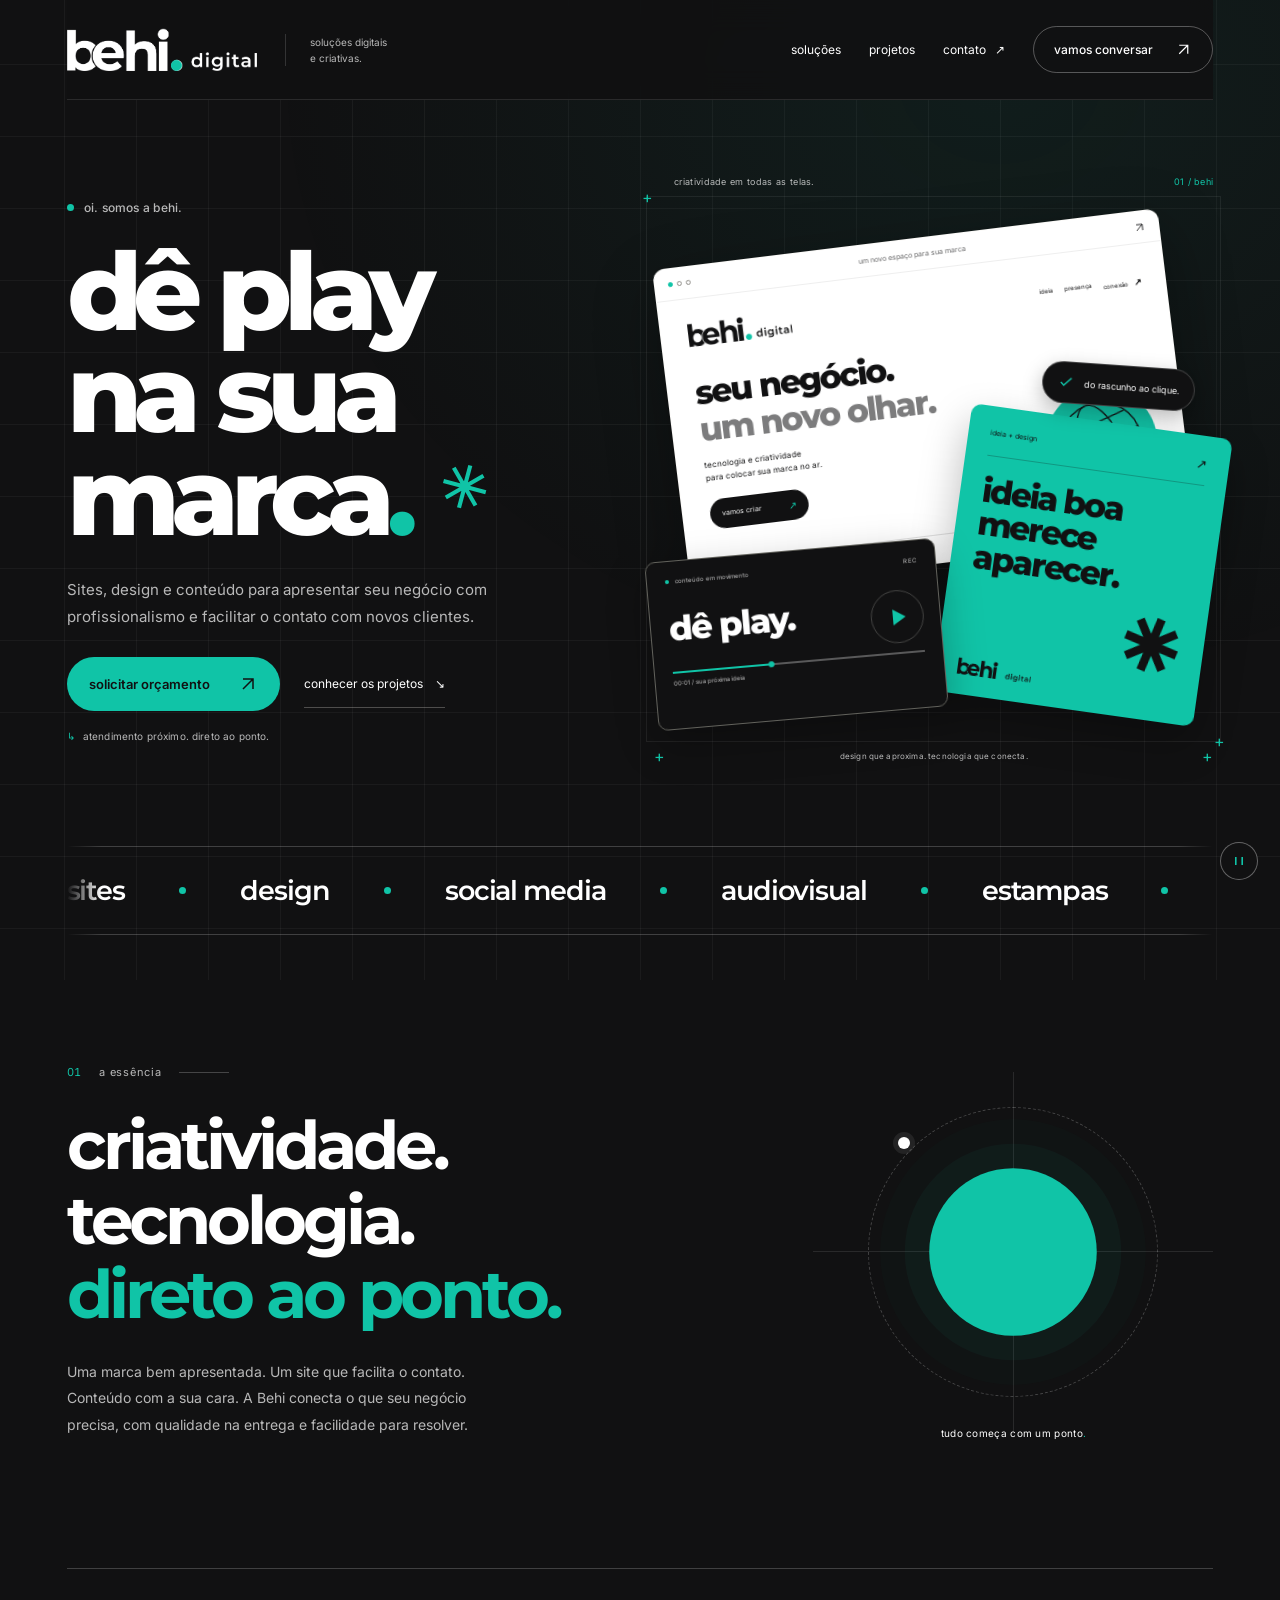
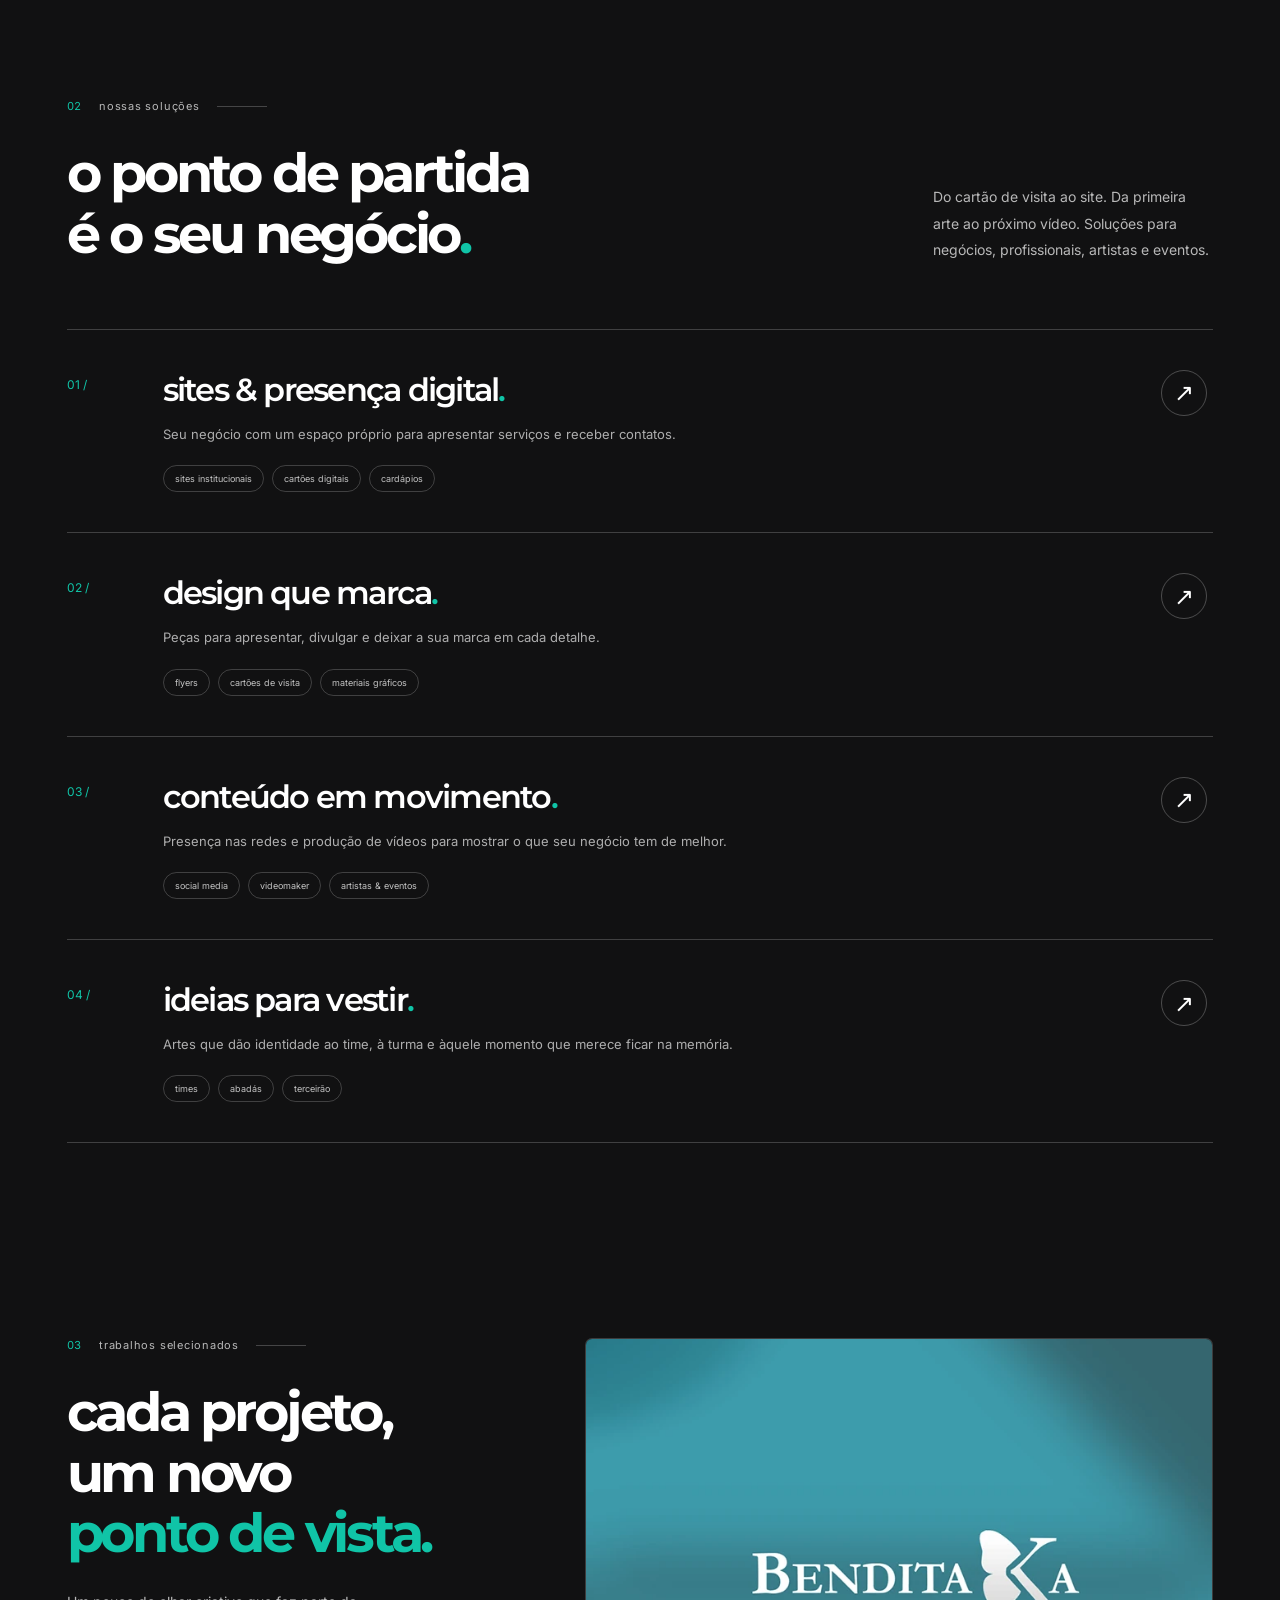
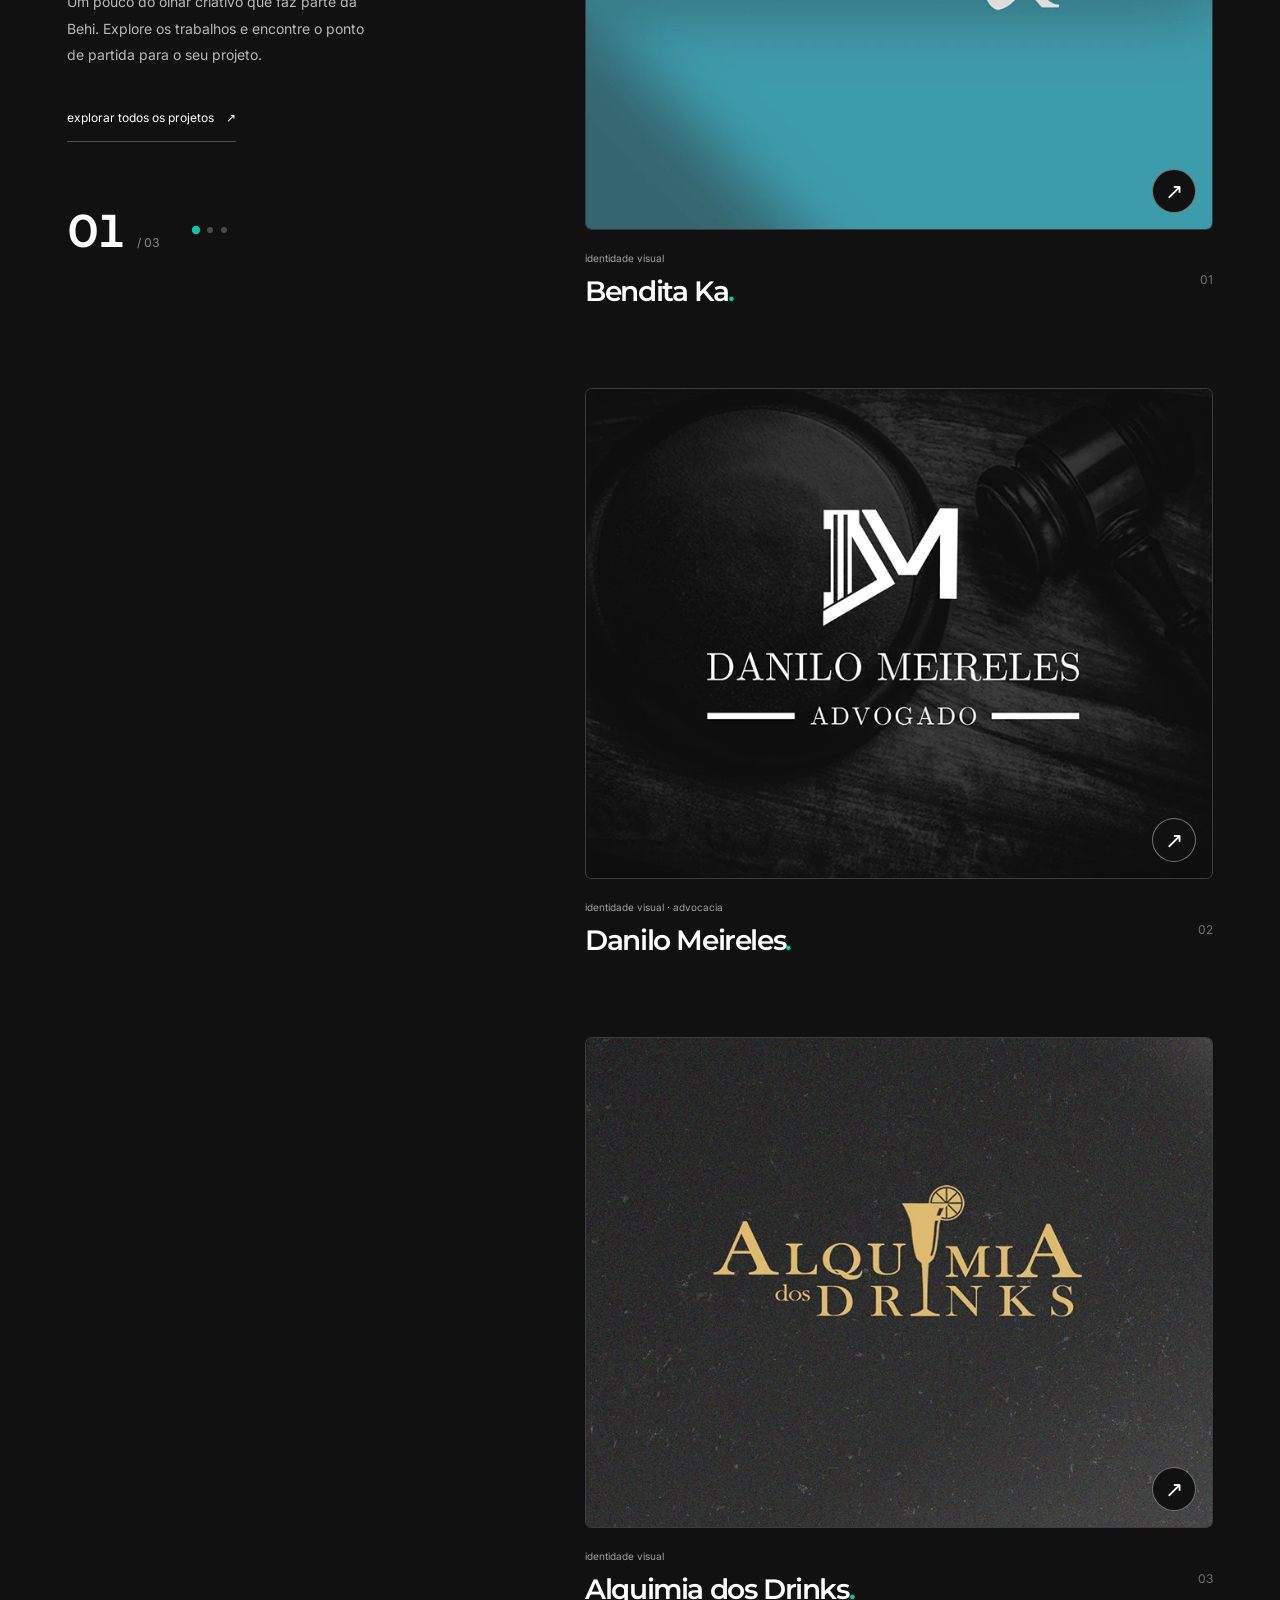
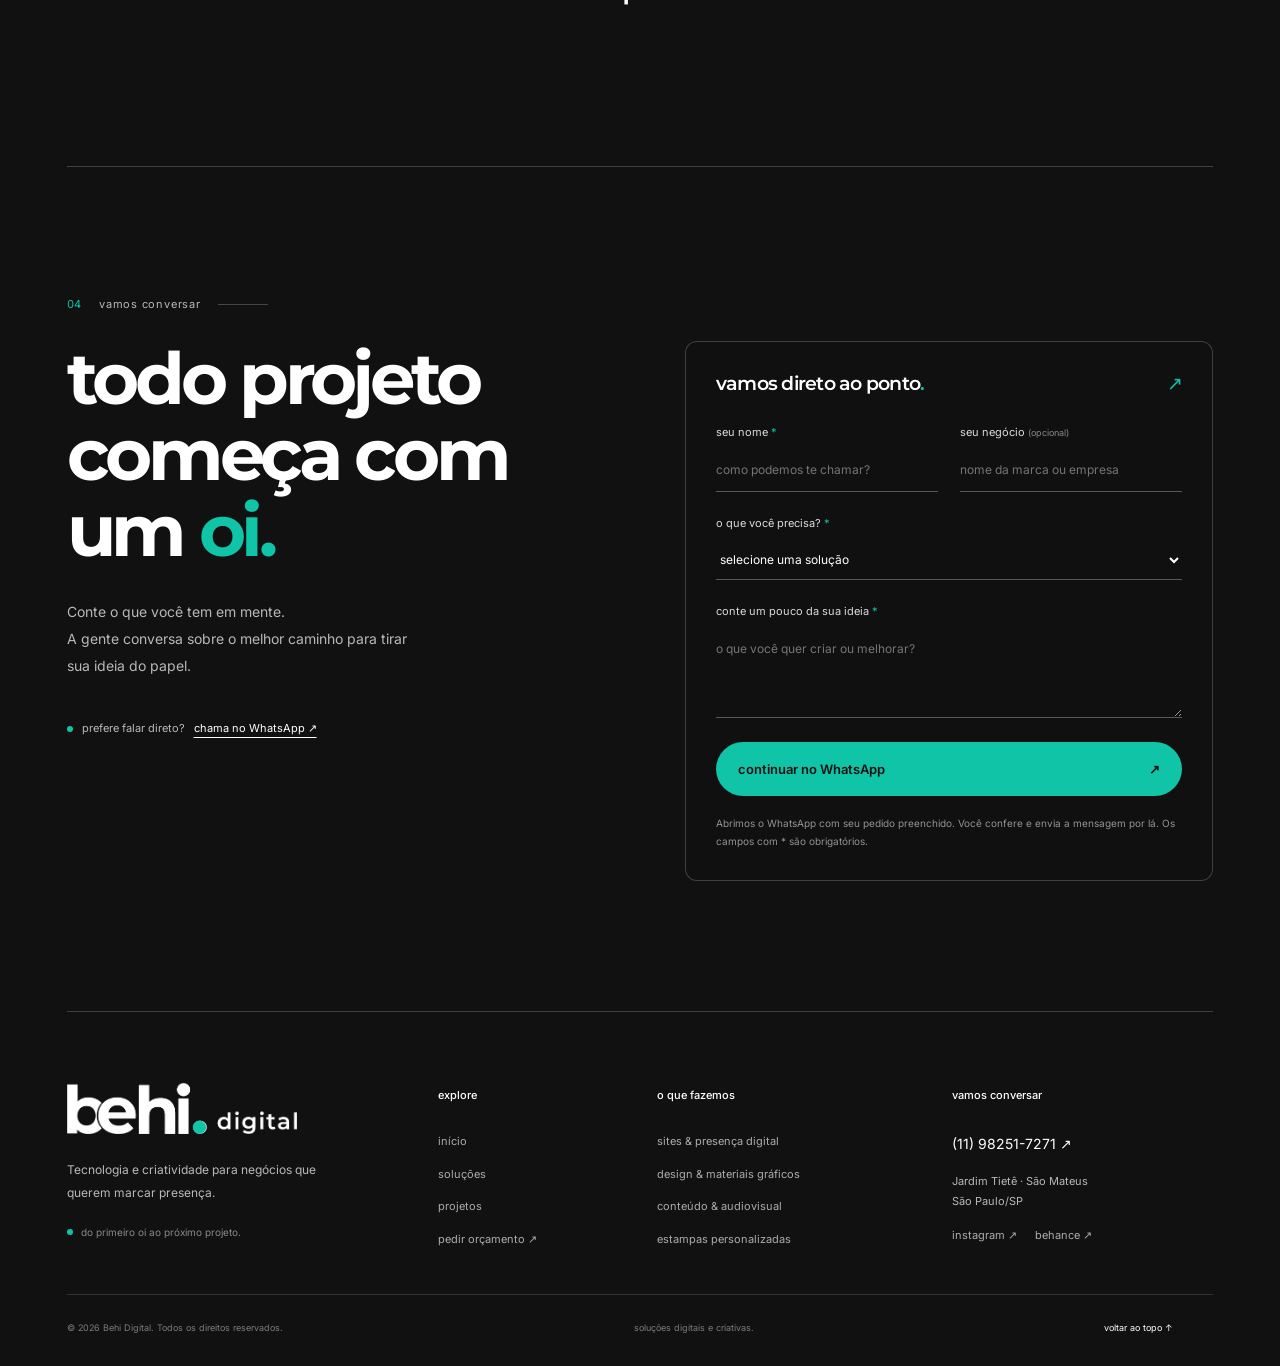
==== index.html @ 559d8277 "Add files via upload" ====
<!doctype html>
<html lang="pt-BR">
<head>
  <meta charset="utf-8">
  <meta name="viewport" content="width=device-width, initial-scale=1">
  <meta name="theme-color" content="#111112">
  <title>Behi — Soluções digitais e criativas</title>
  <meta name="description" content="Sites, design e conteúdo para apresentar seu negócio com profissionalismo. Conheça a Behi, no Jardim Tietê, São Mateus, São Paulo, e solicite seu orçamento.">
  <link rel="canonical" href="https://behi-solucoes-digitais.yellowgrass130.chatgpt.site/">
  <meta property="og:type" content="website">
  <meta property="og:locale" content="pt_BR">
  <meta property="og:title" content="Behi — Dê play na sua marca.">
  <meta property="og:description" content="Tecnologia e criatividade para o seu negócio. Sites, design e conteúdo, com atendimento próximo e cuidado em cada entrega.">
  <meta property="og:url" content="https://behi-solucoes-digitais.yellowgrass130.chatgpt.site/">
  <link rel="icon" type="image/png" href="./assets/destaques-632b198e.png">
  <link rel="preload" href="./fonts/montserrat-800.woff2" as="font" type="font/woff2" crossorigin>
  <link rel="preload" href="./fonts/inter-400.woff2" as="font" type="font/woff2" crossorigin>
  <link rel="stylesheet" href="./fonts.css">
  <link rel="stylesheet" href="./tokens.css">
  <link rel="stylesheet" href="./style.css">
  <link rel="stylesheet" href="./experience.css">
  <link rel="stylesheet" href="./refinements.css">
</head>
<body>
  <div class="page-grid" aria-hidden="true"></div>
  <div class="scroll-progress" aria-hidden="true"></div>
  <div class="cursor-ring" aria-hidden="true"></div>
  <a class="skip-link" href="#inicio">Ir para o conteúdo</a>
  <div class="site-shell">
    <header class="site-header">
      <a class="brand" href="#inicio" aria-label="Behi Digital — início">
        <span class="logo-horizontal" role="img" aria-label="behi.digital"><img src="./assets/site-cabecalho-d1fed30f.png" alt="" width="1046" height="238" aria-hidden="true"></span>
      </a>
      <span class="brand-descriptor">soluções digitais<br>e criativas.</span>
      <nav class="desktop-nav" aria-label="Navegação principal">
        <a href="#solucoes">soluções</a>
        <a href="#projetos">projetos</a>
        <a href="#contato">contato <span aria-hidden="true">↗</span></a>
      </nav>
      <a class="header-contact whatsapp-link" href="https://wa.me/5511982517271?text=Ol%C3%A1!%20Vim%20pelo%20site%20da%20Behi%20e%20gostaria%20de%20um%20or%C3%A7amento%20para%20meu%20projeto." target="_blank" rel="noopener noreferrer">
        vamos conversar <svg viewBox="0 0 24 24" fill="none" aria-hidden="true"><path d="M6 18 18 6M6 6h12v12" stroke="currentColor" stroke-width="1.7"/></svg><span class="sr-only"> pelo WhatsApp (abre em nova aba)</span>
      </a>
      <button class="menu-toggle" aria-expanded="false" aria-controls="mobile-menu" aria-label="Abrir menu"><span></span><span></span></button>
      <nav id="mobile-menu" class="mobile-menu" aria-label="Navegação móvel" hidden>
        <a href="#solucoes">soluções <span aria-hidden="true">↘</span></a>
        <a href="#projetos">projetos <span aria-hidden="true">↘</span></a>
        <a class="whatsapp-link" href="https://wa.me/5511982517271?text=Ol%C3%A1!%20Vim%20pelo%20site%20da%20Behi%20e%20gostaria%20de%20um%20or%C3%A7amento%20para%20meu%20projeto." target="_blank" rel="noopener noreferrer">pedir um orçamento <span aria-hidden="true">↗</span></a>
      </nav>
    </header>

    <main id="inicio">
      <section class="hero" aria-labelledby="hero-title">
        <div class="hero-copy">
          <p class="eyebrow"><span class="little-dot" aria-hidden="true"></span> oi. somos a behi.</p>
          <h1 id="hero-title">dê play<br>na sua<br><span class="headline-last">marca<span class="accent">.</span><svg class="headline-spark" viewBox="0 0 80 80" fill="none" aria-hidden="true"><path d="M40 3v74M3 40h74M14 14l52 52M14 66l52-52" stroke="currentColor" stroke-width="7"/></svg></span></h1>
          <p class="hero-description">Sites, design e conteúdo para apresentar seu negócio com profissionalismo e facilitar o contato com novos clientes.</p>
          <div class="hero-actions">
            <a class="button button-primary whatsapp-link" href="https://wa.me/5511982517271?text=Ol%C3%A1!%20Vim%20pelo%20site%20da%20Behi%20e%20gostaria%20de%20um%20or%C3%A7amento%20para%20meu%20projeto." target="_blank" rel="noopener noreferrer">
              solicitar orçamento
              <svg viewBox="0 0 24 24" fill="none" aria-hidden="true"><path d="M6 18 18 6M6 6h12v12" stroke="currentColor" stroke-width="1.8"/></svg>
              <span class="sr-only"> pelo WhatsApp (abre em nova aba)</span>
            </a>
            <a class="work-link" href="#projetos">conhecer os projetos <span aria-hidden="true">↘</span></a>
          </div>
          <p class="contact-note"><span aria-hidden="true">↳</span> atendimento próximo. direto ao ponto.</p>
        </div>

        <div class="hero-art" role="img" aria-label="Composição da identidade Behi com exemplos visuais de site, design e conteúdo da própria marca.">
          <div class="art-grid" aria-hidden="true"></div>
          <div class="art-topline" aria-hidden="true"><span>criatividade em todas as telas.</span><span>01 / behi</span></div>

          <div class="browser-card" aria-hidden="true">
            <div class="browser-bar"><span class="window-dots"><i></i><i></i><i></i></span><span>um novo espaço para sua marca</span><svg viewBox="0 0 16 16" fill="none"><path d="M4 12 12 4M4 4h8v8" stroke="currentColor" stroke-width="1.2"/></svg></div>
            <div class="browser-body">
              <img src="./assets/site-cabecalho-d1fed30f.png" alt="" width="1046" height="238">
              <div class="browser-mini-nav"><span>ideia</span><span>presença</span><span>conexão <b>↗</b></span></div>
              <div class="browser-heading">seu negócio.<br><span>um novo olhar.</span></div>
              <div class="browser-caption">tecnologia e criatividade<br>para colocar sua marca no ar.</div>
              <span class="browser-mini-button">vamos criar <span>↗</span></span>
              <div class="browser-orbit"><svg viewBox="0 0 100 100" fill="none"><circle cx="50" cy="50" r="36" stroke="currentColor" stroke-width="1.2"/><ellipse cx="50" cy="50" rx="17" ry="36" stroke="currentColor" stroke-width="1.2"/><path d="M14 50h72M20 32h60M20 68h60" stroke="currentColor" stroke-width="1.2"/></svg></div>
              <div class="browser-bottom"><span>feito para conectar.</span><span>behi. digital</span></div>
            </div>
          </div>

          <div class="poster-card" aria-hidden="true">
            <div class="poster-label"><span>ideia + design</span><span>↗</span></div>
            <p>ideia boa<br>merece<br><span>aparecer.</span></p>
            <svg class="poster-asterisk" viewBox="0 0 100 100" fill="none"><path d="M50 8v84M8 50h84M20 20l60 60M20 80l60-60" stroke="currentColor" stroke-width="13"/></svg>
            <img src="./assets/site-cabecalho-d1fed30f.png" alt="" width="1046" height="238">
          </div>

          <div class="content-card" aria-hidden="true">
            <div class="content-top"><span class="content-status"></span><span>conteúdo em movimento</span><span>REC</span></div>
            <div class="content-play"><svg viewBox="0 0 40 40"><path d="m15 10 16 10-16 10V10Z" fill="currentColor"/></svg></div>
            <span class="content-title">dê play.</span>
            <div class="content-timeline"><i></i><span>00:01 / sua próxima ideia</span></div>
          </div>

          <div class="art-sticker" aria-hidden="true"><svg viewBox="0 0 24 24" fill="none"><path d="m5 12 4 4L19 6" stroke="currentColor" stroke-width="1.8"/></svg> do rascunho ao clique.</div>
          <div class="art-bottomline" aria-hidden="true"><span class="cross">+</span><span>design que aproxima. tecnologia que conecta.</span><span class="cross">+</span></div>
        </div>
      </section>

      <div class="service-strip" aria-label="Áreas de atuação: sites, design, social media, audiovisual e estampas">
        <div class="ticker-track" aria-hidden="true">
          <div class="ticker-group"><span>sites<i></i></span><span>design<i></i></span><span>social media<i></i></span><span>audiovisual<i></i></span><span>estampas<i></i></span></div>
          <div class="ticker-group"><span>sites<i></i></span><span>design<i></i></span><span>social media<i></i></span><span>audiovisual<i></i></span><span>estampas<i></i></span></div>
        </div>
      </div>

      <section class="point-story section-space" aria-labelledby="point-title">
        <div class="point-copy">
          <p class="section-label reveal"><span>01</span> a essência</p>
          <h2 id="point-title" class="reveal">criatividade.<br>tecnologia.<br><span class="accent">direto ao ponto.</span></h2>
          <p class="section-description reveal">Uma marca bem apresentada. Um site que facilita o contato. Conteúdo com a sua cara. A Behi conecta o que seu negócio precisa, com qualidade na entrega e facilidade para resolver.</p>
        </div>
        <div class="point-visual" aria-hidden="true">
          <div class="point-orbit"><span class="orbit-dot"></span></div>
          <div class="point-core"><span>.</span></div>
          <span class="point-caption">tudo começa com um ponto<span class="accent">.</span></span>
          <span class="point-axis point-axis-x"></span><span class="point-axis point-axis-y"></span>
        </div>
      </section>

      <section id="solucoes" class="solutions section-space" aria-labelledby="solutions-title">
        <div class="section-heading">
          <div><p class="section-label reveal"><span>02</span> nossas soluções</p><h2 id="solutions-title" class="reveal">o ponto de partida<br>é o seu negócio<span class="accent">.</span></h2></div>
          <p class="section-description reveal">Do cartão de visita ao site. Da primeira arte ao próximo vídeo. Soluções para negócios, profissionais, artistas e eventos.</p>
        </div>
        <div class="solution-list">
          <a class="solution-row reveal" href="https://wa.me/5511982517271?text=Ol%C3%A1!%20Gostaria%20de%20um%20or%C3%A7amento%20para%20site%20ou%20presen%C3%A7a%20digital." target="_blank" rel="noopener noreferrer">
            <span class="solution-number">01 /</span><div class="solution-content"><h3>sites & presença digital<span>.</span></h3><p>Seu negócio com um espaço próprio para apresentar serviços e receber contatos.</p><div class="solution-tags"><span>sites institucionais</span><span>cartões digitais</span><span>cardápios</span></div></div><span class="solution-arrow" aria-hidden="true">↗</span><span class="sr-only"> Solicitar orçamento pelo WhatsApp, abre em nova aba.</span>
          </a>
          <a class="solution-row reveal" href="https://wa.me/5511982517271?text=Ol%C3%A1!%20Gostaria%20de%20um%20or%C3%A7amento%20para%20design%20e%20materiais%20gr%C3%A1ficos." target="_blank" rel="noopener noreferrer">
            <span class="solution-number">02 /</span><div class="solution-content"><h3>design que marca<span>.</span></h3><p>Peças para apresentar, divulgar e deixar a sua marca em cada detalhe.</p><div class="solution-tags"><span>flyers</span><span>cartões de visita</span><span>materiais gráficos</span></div></div><span class="solution-arrow" aria-hidden="true">↗</span><span class="sr-only"> Solicitar orçamento pelo WhatsApp, abre em nova aba.</span>
          </a>
          <a class="solution-row reveal" href="https://wa.me/5511982517271?text=Ol%C3%A1!%20Gostaria%20de%20um%20or%C3%A7amento%20para%20social%20media%20ou%20produ%C3%A7%C3%A3o%20de%20v%C3%ADdeo." target="_blank" rel="noopener noreferrer">
            <span class="solution-number">03 /</span><div class="solution-content"><h3>conteúdo em movimento<span>.</span></h3><p>Presença nas redes e produção de vídeos para mostrar o que seu negócio tem de melhor.</p><div class="solution-tags"><span>social media</span><span>videomaker</span><span>artistas & eventos</span></div></div><span class="solution-arrow" aria-hidden="true">↗</span><span class="sr-only"> Solicitar orçamento pelo WhatsApp, abre em nova aba.</span>
          </a>
          <a class="solution-row reveal" href="https://wa.me/5511982517271?text=Ol%C3%A1!%20Gostaria%20de%20um%20or%C3%A7amento%20para%20cria%C3%A7%C3%A3o%20de%20estampas." target="_blank" rel="noopener noreferrer">
            <span class="solution-number">04 /</span><div class="solution-content"><h3>ideias para vestir<span>.</span></h3><p>Artes que dão identidade ao time, à turma e àquele momento que merece ficar na memória.</p><div class="solution-tags"><span>times</span><span>abadás</span><span>terceirão</span></div></div><span class="solution-arrow" aria-hidden="true">↗</span><span class="sr-only"> Solicitar orçamento pelo WhatsApp, abre em nova aba.</span>
          </a>
        </div>
      </section>

      <section id="projetos" class="projects section-space" aria-labelledby="projects-title">
        <div class="projects-intro">
          <p class="section-label reveal"><span>03</span> trabalhos selecionados</p>
          <h2 id="projects-title" class="reveal">cada projeto,<br>um novo<br> <span class="accent">ponto de vista.</span></h2>
          <p class="section-description reveal">Um pouco do olhar criativo que faz parte da Behi. Explore os trabalhos e encontre o ponto de partida para o seu projeto.</p>
          <a class="work-link reveal" href="./projetos.html">explorar todos os projetos <span aria-hidden="true">↗</span></a>
          <div class="project-counter" aria-hidden="true"><span id="project-current">01</span><span>/ 03</span><div class="project-counter-dots"><i class="is-active"></i><i></i><i></i></div></div>
        </div>
        <ol class="project-list">
          <li class="project-item reveal" data-project="1">
            <a href="https://www.behance.net/gallery/223162437/Identidade-Visual-Bendita-Ka" target="_blank" rel="noopener noreferrer" class="project-link">
              <div class="project-media"><img src="./assets/projeto-bendita-ka.webp" alt="Identidade visual Bendita Ka, com assinatura branca sobre fundo azul esverdeado." width="808" height="632" loading="lazy" decoding="async"><span class="project-open" aria-hidden="true">ver projeto ↗</span><span class="project-corner" aria-hidden="true">↗</span></div>
              <div class="project-meta"><div><span class="project-kind">identidade visual</span><h3>Bendita Ka<span class="accent">.</span></h3></div><span class="project-index" aria-hidden="true">01</span></div><span class="sr-only"> Ver projeto no Behance, abre em nova aba.</span>
            </a>
          </li>
          <li class="project-item reveal" data-project="2">
            <a href="https://www.behance.net/gallery/222918263/Identidade-Visual-Danilo-Meireles-Advogado" target="_blank" rel="noopener noreferrer" class="project-link">
              <div class="project-media"><img src="./assets/projeto-danilo-meireles.webp" alt="Monograma DM e assinatura Danilo Meireles Advogado em branco sobre composição escura." width="808" height="632" loading="lazy" decoding="async"><span class="project-open" aria-hidden="true">ver projeto ↗</span><span class="project-corner" aria-hidden="true">↗</span></div>
              <div class="project-meta"><div><span class="project-kind">identidade visual · advocacia</span><h3>Danilo Meireles<span class="accent">.</span></h3></div><span class="project-index" aria-hidden="true">02</span></div><span class="sr-only"> Ver projeto no Behance, abre em nova aba.</span>
            </a>
          </li>
          <li class="project-item reveal" data-project="3">
            <a href="https://www.behance.net/gallery/218591045/Identidade-Visual-Alquimia-dos-Drinks" target="_blank" rel="noopener noreferrer" class="project-link">
              <div class="project-media"><img src="./assets/projeto-alquimia-drinks.webp" alt="Apresentação da identidade visual Alquimia dos Drinks." width="808" height="632" loading="lazy" decoding="async"><span class="project-open" aria-hidden="true">ver projeto ↗</span><span class="project-corner" aria-hidden="true">↗</span></div>
              <div class="project-meta"><div><span class="project-kind">identidade visual</span><h3>Alquimia dos Drinks<span class="accent">.</span></h3></div><span class="project-index" aria-hidden="true">03</span></div><span class="sr-only"> Ver projeto no Behance, abre em nova aba.</span>
            </a>
          </li>
        </ol>
      </section>

      <section id="contato" class="contact-section section-space" aria-labelledby="contact-title">
        <p class="section-label reveal"><span>04</span> vamos conversar</p>
        <div class="contact-layout">
          <div class="contact-intro"><h2 id="contact-title" class="reveal">todo projeto<br>começa com<br>um <span class="accent">oi.</span></h2><p class="section-description reveal">Conte o que você tem em mente.<br>A gente conversa sobre o melhor caminho para tirar sua ideia do papel.</p><a class="contact-direct reveal" href="https://wa.me/5511982517271" target="_blank" rel="noopener noreferrer"><span class="contact-dot" aria-hidden="true"></span> prefere falar direto? <span>chama no WhatsApp ↗</span></a></div>
          <form id="quote-form" class="quote-form reveal" action="https://wa.me/5511982517271" method="get" hidden>
            <input type="hidden" name="text" id="quote-message" value="Olá! Vim pelo site da Behi e gostaria de um orçamento.">
            <div class="form-heading"><span>vamos direto ao ponto<span class="accent">.</span></span><span aria-hidden="true">↗</span></div>
            <div class="form-pair"><div class="form-field"><label for="quote-name">seu nome <span aria-hidden="true">*</span></label><input id="quote-name" autocomplete="name" placeholder="como podemos te chamar?" required maxlength="80"></div><div class="form-field"><label for="quote-business">seu negócio <span class="optional">(opcional)</span></label><input id="quote-business" autocomplete="organization" placeholder="nome da marca ou empresa" maxlength="100"></div></div>
            <div class="form-field"><label for="quote-service">o que você precisa? <span aria-hidden="true">*</span></label><select id="quote-service" required><option value="" disabled selected>selecione uma solução</option><option>Site ou landing page</option><option>Identidade visual</option><option>Flyers e materiais gráficos</option><option>Estampas e camisetas</option><option>Social media</option><option>Produção de vídeo</option><option>Outro projeto</option></select></div>
            <div class="form-field"><label for="quote-idea">conte um pouco da sua ideia <span aria-hidden="true">*</span></label><textarea id="quote-idea" placeholder="o que você quer criar ou melhorar?" required minlength="10" maxlength="1500" rows="3"></textarea></div>
            <button class="button button-primary form-submit" type="submit">continuar no WhatsApp <span aria-hidden="true">↗</span></button>
            <p class="form-note">Abrimos o WhatsApp com seu pedido preenchido. Você confere e envia a mensagem por lá. Os campos com * são obrigatórios.</p>
            <p id="quote-status" class="form-status" role="status" hidden>Seu pedido foi preparado. Confira e envie a mensagem no WhatsApp.</p>
          </form>
          <noscript><p>Para pedir um orçamento, <a class="work-link" href="https://wa.me/5511982517271">fale com a Behi pelo WhatsApp ↗</a>.</p></noscript>
        </div>
      </section>
    </main>

    <footer id="rodape" class="site-footer footer-full">
      <div class="footer-top"><div class="footer-about"><a href="#inicio" aria-label="Behi Digital — voltar ao início"><span class="logo-horizontal" role="img" aria-label="behi.digital"><img src="./assets/site-cabecalho-d1fed30f.png" alt="" width="1046" height="238" aria-hidden="true"></span></a><p>Tecnologia e criatividade para negócios que querem marcar presença.</p><span class="footer-signature"><span class="contact-dot" aria-hidden="true"></span> do primeiro oi ao próximo projeto.</span></div>
      <nav class="footer-column" aria-label="Explore a Behi"><h3>explore</h3><a href="#inicio">início</a><a href="#solucoes">soluções</a><a href="./projetos.html">projetos</a><a href="#contato">pedir orçamento ↗</a></nav>
      <nav class="footer-column" aria-label="Soluções da Behi"><h3>o que fazemos</h3><a href="#solucoes">sites & presença digital</a><a href="#solucoes">design & materiais gráficos</a><a href="#solucoes">conteúdo & audiovisual</a><a href="#solucoes">estampas personalizadas</a></nav>
      <div class="footer-column footer-contact"><h3>vamos conversar</h3><a class="footer-phone" href="https://wa.me/5511982517271" target="_blank" rel="noopener noreferrer">(11) 98251-7271 ↗</a><p>Jardim Tietê · São Mateus<br>São Paulo/SP</p><div class="footer-socials"><a href="https://www.instagram.com/behidigital/" target="_blank" rel="noopener noreferrer">instagram ↗</a><a href="https://www.behance.net/brenobotelho1" target="_blank" rel="noopener noreferrer">behance ↗</a></div></div></div>
      <div class="footer-bottom"><span>© <span data-current-year>2026</span> Behi Digital. Todos os direitos reservados.</span><span>soluções digitais e criativas.</span><a href="#inicio">voltar ao topo ↑</a></div>
    </footer>
  </div>
  <button class="motion-toggle" aria-label="Pausar movimentos" aria-pressed="false" title="Pausar movimentos" hidden><svg class="pause-icon" viewBox="0 0 20 20" aria-hidden="true"><path d="M6 5v10M14 5v10" stroke="currentColor" stroke-width="2"/></svg><svg class="play-icon" viewBox="0 0 20 20" aria-hidden="true"><path d="m7 4 9 6-9 6V4Z" fill="currentColor"/></svg></button>
  <script src="./script.js" defer></script>
  <script src="./contact.js" defer></script>
</body>
</html>
---- fonts.css ----
@font-face {
  font-family: 'Inter';
  font-style: normal;
  font-weight: 400;
  font-display: swap;
  src: url("./fonts/inter-400.woff2") format('woff2');
  unicode-range: U+0000-00FF, U+0131, U+0152-0153, U+02BB-02BC, U+02C6, U+02DA, U+02DC, U+0304, U+0308, U+0329, U+2000-206F, U+20AC, U+2122, U+2191, U+2193, U+2212, U+2215, U+FEFF, U+FFFD;
}

@font-face {
  font-family: 'Inter';
  font-style: normal;
  font-weight: 500;
  font-display: swap;
  src: url("./fonts/inter-500.woff2") format('woff2');
  unicode-range: U+0000-00FF, U+0131, U+0152-0153, U+02BB-02BC, U+02C6, U+02DA, U+02DC, U+0304, U+0308, U+0329, U+2000-206F, U+20AC, U+2122, U+2191, U+2193, U+2212, U+2215, U+FEFF, U+FFFD;
}

@font-face {
  font-family: 'Inter';
  font-style: normal;
  font-weight: 600;
  font-display: swap;
  src: url("./fonts/inter-600.woff2") format('woff2');
  unicode-range: U+0000-00FF, U+0131, U+0152-0153, U+02BB-02BC, U+02C6, U+02DA, U+02DC, U+0304, U+0308, U+0329, U+2000-206F, U+20AC, U+2122, U+2191, U+2193, U+2212, U+2215, U+FEFF, U+FFFD;
}

@font-face {
  font-family: 'Montserrat';
  font-style: normal;
  font-weight: 600;
  font-display: swap;
  src: url("./fonts/montserrat-600.woff2") format('woff2');
  unicode-range: U+0000-00FF, U+0131, U+0152-0153, U+02BB-02BC, U+02C6, U+02DA, U+02DC, U+0304, U+0308, U+0329, U+2000-206F, U+20AC, U+2122, U+2191, U+2193, U+2212, U+2215, U+FEFF, U+FFFD;
}

@font-face {
  font-family: 'Montserrat';
  font-style: normal;
  font-weight: 700;
  font-display: swap;
  src: url("./fonts/montserrat-700.woff2") format('woff2');
  unicode-range: U+0000-00FF, U+0131, U+0152-0153, U+02BB-02BC, U+02C6, U+02DA, U+02DC, U+0304, U+0308, U+0329, U+2000-206F, U+20AC, U+2122, U+2191, U+2193, U+2212, U+2215, U+FEFF, U+FFFD;
}

@font-face {
  font-family: 'Montserrat';
  font-style: normal;
  font-weight: 800;
  font-display: swap;
  src: url("./fonts/montserrat-800.woff2") format('woff2');
  unicode-range: U+0000-00FF, U+0131, U+0152-0153, U+02BB-02BC, U+02C6, U+02DA, U+02DC, U+0304, U+0308, U+0329, U+2000-206F, U+20AC, U+2122, U+2191, U+2193, U+2212, U+2215, U+FEFF, U+FFFD;
}

@font-face {
  font-family: 'Inter';
  font-style: normal;
  font-weight: 700 900;
  font-display: swap;
  src: url("./fonts/inter-700-900.woff2") format('woff2');
  unicode-range: U+0000-00FF, U+0131, U+0152-0153, U+02BB-02BC, U+02C6, U+02DA, U+02DC, U+0304, U+0308, U+0329, U+2000-206F, U+20AC, U+2122, U+2191, U+2193, U+2212, U+2215, U+FEFF, U+FFFD;
}
---- tokens.css ----
/* Declared brand values from the supplied Behi Brand Book. */
:root {
  --behi-ink: #111112;
  --behi-graphite: #2a2a2d;
  --behi-bone: #f2efe8;
  --behi-turquoise: #10c4a7;
  --behi-mist: #9a9a94;
  --behi-font-heading: "Montserrat", sans-serif;
  --behi-font-body: "Inter", sans-serif;
}
---- style.css ----
* { box-sizing: border-box; }
html { scroll-behavior: smooth; }
body { margin: 0; background: var(--behi-ink); color: var(--behi-bone); font-family: var(--behi-font-body); -webkit-font-smoothing: antialiased; }
body::before { content: ""; display: block; height: 4px; background: var(--behi-turquoise); }
a { color: inherit; text-decoration: none; }
button { font: inherit; }
button, a { -webkit-tap-highlight-color: transparent; }
a:focus-visible, button:focus-visible { outline: 2px solid var(--behi-turquoise); outline-offset: 6px; }
::selection { color: var(--behi-ink); background: var(--behi-turquoise); }
[hidden] { display: none !important; }
.sr-only { position: absolute; width: 1px; height: 1px; padding: 0; margin: -1px; overflow: hidden; clip: rect(0, 0, 0, 0); white-space: nowrap; border: 0; }
.skip-link { position: fixed; top: 10px; left: 16px; transform: translateY(-160%); padding: 14px 20px; background: var(--behi-turquoise); color: var(--behi-ink); z-index: 30; }
.skip-link:focus { transform: translateY(0); }
.accent { color: var(--behi-turquoise); }
.site-shell { max-width: 1600px; margin: 0 auto; padding: 0 clamp(24px, 5.2vw, 84px); }
.site-header { min-height: 114px; display: flex; align-items: center; gap: 28px; border-bottom: 1px solid #ffffff1c; position: relative; z-index: 10; }
.brand { display: inline-flex; flex-shrink: 0; }
.brand img { width: 94px; height: auto; display: block; }
.brand-descriptor { border-left: 1px solid #ffffff26; padding-left: 24px; font-size: 11px; line-height: 1.6; color: #c1c0ba; }
.desktop-nav { margin-left: auto; display: flex; align-items: center; gap: 30px; font-size: 12px; }
.desktop-nav a { padding: 12px 0; transition: color .2s; }
.desktop-nav a:hover, .work-link:hover { color: var(--behi-turquoise); }
.desktop-nav a span { margin-left: 6px; }
.header-contact { display: inline-flex; align-items: center; gap: 22px; font-size: 12px; font-weight: 500; border: 1px solid #ffffff4d; padding: 14px 20px; border-radius: 40px; transition: background .2s, border-color .2s, color .2s; }
.header-contact:hover { color: var(--behi-ink); background: var(--behi-turquoise); border-color: var(--behi-turquoise); }
.header-contact svg { width: 17px; height: 17px; }
.menu-toggle, .mobile-menu { display: none; }
.hero { display: grid; grid-template-columns: 1fr 1fr; gap: 28px; align-items: center; padding: 64px 0 54px; }
.eyebrow { margin: 0 0 26px; display: flex; align-items: center; gap: 10px; font-size: 12px; font-weight: 500; letter-spacing: .02em; color: #d1d0c9; }
.little-dot { width: 7px; height: 7px; background: var(--behi-turquoise); border-radius: 50%; }
h1 { font-family: var(--behi-font-heading); font-size: clamp(78px, 8.4vw, 128px); font-weight: 800; letter-spacing: -.075em; line-height: .95; margin: 0 0 28px; }
.headline-last { position: relative; display: inline-block; }
.headline-spark { width: .44em; height: .44em; position: absolute; top: .16em; right: -.73em; color: var(--behi-turquoise); transform: rotate(15deg); }
.hero-description { color: #c4c2bc; max-width: 420px; font-size: 15px; line-height: 1.8; margin: 0 0 27px; }
.hero-actions { display: flex; align-items: center; gap: 24px; flex-wrap: wrap; }
.button { min-height: 54px; padding: 0 22px; display: inline-flex; justify-content: center; align-items: center; gap: 28px; font-size: 13px; font-weight: 600; border-radius: 50px; transition: transform .2s, background .2s; }
.button-primary { color: var(--behi-ink); background: var(--behi-turquoise); }
.button-primary:hover { background: #40d6bc; transform: translateY(-2px); }
.button svg { height: 20px; width: 20px; }
.work-link { display: inline-flex; gap: 12px; font-size: 12px; padding: 16px 0; border-bottom: 1px solid #f2efe845; transition: color .2s; }
.contact-note { font-size: 10px; color: #b2b1aa; margin: 19px 0 0; letter-spacing: .015em; }
.contact-note > span { color: var(--behi-turquoise); margin-right: 5px; }
.hero-art { height: 590px; position: relative; min-width: 0; isolation: isolate; }
.art-grid { position: absolute; inset: 32px 0 33px; border: 1px solid #f2efe80b; border-radius: 50%; background-image: linear-gradient(#ffffff06 1px, transparent 1px), linear-gradient(90deg, #ffffff06 1px, transparent 1px); background-size: 44px 44px; mask-image: radial-gradient(ellipse, black 26%, transparent 72%); }
.art-topline { position: absolute; top: 0; left: 20px; right: 0; display: flex; align-items: center; justify-content: space-between; font-size: 9px; color: #b6b4ad; letter-spacing: .035em; }
.art-topline > span:last-child { color: var(--behi-turquoise); }
.browser-card { position: absolute; top: 62px; left: 16px; width: 91%; background: var(--behi-bone); color: var(--behi-ink); border-radius: 12px; overflow: hidden; transform: rotate(-7deg); box-shadow: 0 20px 65px #0005; border: 1px solid #f2efe84d; }
.browser-bar { height: 32px; display: flex; align-items: center; justify-content: space-between; gap: 10px; padding: 0 13px; background: #e6e3dd; border-bottom: 1px solid #11111212; }
.browser-bar > span:nth-child(2) { font-size: 7px; color: #64645e; }
.browser-bar > svg { width: 12px; height: 12px; }
.window-dots { display: flex; gap: 4px; }
.window-dots i { width: 5px; height: 5px; display: block; border: 1px solid #8e8c87; border-radius: 50%; }
.window-dots i:first-child { border-color: var(--behi-turquoise); background: var(--behi-turquoise); }
.browser-body { padding: 24px 27px 0; height: 292px; position: relative; }
.browser-body > img { display: block; width: 104px; height: auto; }
.browser-mini-nav { position: absolute; display: flex; gap: 12px; top: 32px; right: 23px; font-size: 6px; }
.browser-mini-nav b { font-size: 9px; margin-left: 4px; }
.browser-heading { font-family: var(--behi-font-heading); font-size: clamp(25px, 2.6vw, 40px); font-weight: 800; line-height: 1.12; letter-spacing: -.06em; margin: 28px 0 11px; }
.browser-heading > span { color: #777971; }
.browser-caption { font-size: 8px; line-height: 1.6; }
.browser-mini-button { font-size: 7px; display: inline-flex; gap: 27px; align-items: center; border-radius: 30px; margin-top: 15px; padding: 9px 12px; background: var(--behi-ink); color: var(--behi-bone); }
.browser-mini-button > span { color: var(--behi-turquoise); font-size: 10px; }
.browser-orbit { width: 112px; height: 112px; position: absolute; right: 27px; bottom: 43px; color: #111112; background: var(--behi-turquoise); border-radius: 50%; }
.browser-orbit svg { width: 100%; height: 100%; transform: rotate(-18deg); }
.browser-bottom { display: flex; justify-content: space-between; position: absolute; bottom: 0; left: 27px; right: 27px; border-top: 1px solid #11111222; padding: 10px 0; font-size: 6px; color: #60605c; }
.poster-card { position: absolute; top: 244px; right: 0; width: 47%; height: 290px; border-radius: 10px; transform: rotate(8deg); padding: 22px; background: var(--behi-turquoise); color: var(--behi-ink); box-shadow: 0 18px 40px #0004; }
.poster-label { display: flex; justify-content: space-between; font-size: 7px; padding-bottom: 14px; border-bottom: 1px solid #11111240; }
.poster-label > span:last-child { font-size: 13px; line-height: 1; }
.poster-card > p { font-family: var(--behi-font-heading); font-size: clamp(23px, 2.55vw, 40px); font-weight: 800; letter-spacing: -.065em; line-height: 1.02; margin: 18px 0 0; }
.poster-card > p > span { color: #111112; }
.poster-asterisk { position: absolute; bottom: 43px; right: 20px; width: 65px; height: 65px; transform: rotate(15deg); }
.poster-card > img { position: absolute; bottom: 20px; left: 22px; width: 74px; height: auto; }
.content-card { position: absolute; top: 374px; left: -3px; width: 52%; height: 169px; transform: rotate(-5deg); border: 1px solid #62625c; background: var(--behi-graphite); color: var(--behi-bone); border-radius: 10px; padding: 16px 18px; box-shadow: 0 15px 40px #0004; }
.content-top { display: flex; gap: 6px; align-items: center; font-size: 6px; color: #d1d0ca; }
.content-status { width: 4px; height: 4px; background: var(--behi-turquoise); border-radius: 50%; }
.content-top > span:last-child { margin-left: auto; letter-spacing: .1em; }
.content-play { position: absolute; right: 16px; top: 48px; display: flex; align-items: center; justify-content: center; width: 53px; height: 53px; border: 1px solid #f2efe838; border-radius: 50%; color: var(--behi-turquoise); }
.content-play svg { width: 32px; height: 32px; }
.content-title { display: block; margin-top: 23px; font-family: var(--behi-font-heading); font-size: 34px; letter-spacing: -.06em; font-weight: 800; }
.content-timeline { margin-top: 22px; font-size: 6px; color: #c4c3bb; }
.content-timeline i { display: block; width: 100%; height: 2px; background: linear-gradient(90deg, var(--behi-turquoise) 38%, #656560 38%); position: relative; margin-bottom: 6px; }
.content-timeline i::before { content: ""; position: absolute; top: -2px; left: 38%; height: 6px; width: 6px; border-radius: 50%; background: var(--behi-turquoise); }
.art-sticker { display: flex; align-items: center; gap: 9px; position: absolute; right: 18px; top: 189px; background: var(--behi-ink); color: var(--behi-bone); border: 1px solid #ffffff35; padding: 11px 14px; border-radius: 30px; font-size: 9px; transform: rotate(4deg); box-shadow: 0 7px 20px #0004; }
.art-sticker svg { width: 18px; height: 18px; color: var(--behi-turquoise); }
.art-bottomline { position: absolute; bottom: 0; left: 0; right: 0; display: flex; gap: 12px; align-items: center; justify-content: space-between; color: #b4b1aa; font-size: 8px; letter-spacing: .02em; }
.cross { color: var(--behi-turquoise); font-size: 16px; }
.service-strip { display: flex; align-items: center; justify-content: space-between; gap: 22px; padding: 30px 0; border-top: 1px solid #ffffff24; border-bottom: 1px solid #ffffff24; }
.service-strip > span { display: inline-flex; justify-content: space-between; align-items: center; flex: 1; gap: 22px; font-family: var(--behi-font-heading); font-size: clamp(14px, 1.7vw, 24px); font-weight: 600; letter-spacing: -.04em; white-space: nowrap; }
.service-strip > span:last-child { flex: initial; }
.service-strip > span:last-child .strip-dot { display: none; }
.strip-dot { display: inline-block; width: 5px; height: 5px; border-radius: 50%; background: var(--behi-turquoise); flex-shrink: 0; }
.site-footer { display: flex; gap: 24px; align-items: center; justify-content: space-between; padding: 25px 0; color: #b4b1aa; font-size: 10px; line-height: 1.6; }
.site-footer p { display: flex; gap: 8px; align-items: center; margin: 0; }
.site-footer svg { width: 16px; height: 16px; color: var(--behi-turquoise); flex-shrink: 0; }
.hero-copy { animation: enter .65s ease both; }
.hero-art { animation: enter .8s .1s ease both; }
@keyframes enter { from { opacity: 0; transform: translateY(12px); } to { opacity: 1; transform: translateY(0); } }

@media (min-width: 1500px) {
  .hero { gap: 56px; }
  .hero-art { height: 620px; }
  .browser-card { top: 70px; }
  .poster-card { top: 265px; height: 310px; }
  .content-card { top: 400px; height: 175px; }
}
@media (max-width: 1100px) {
  .site-shell { padding: 0 32px; }
  .site-header { gap: 20px; min-height: 100px; }
  .brand-descriptor { padding-left: 18px; font-size: 10px; }
  .desktop-nav { gap: 20px; font-size: 11px; }
  .header-contact { gap: 13px; padding: 12px 15px; font-size: 11px; }
  .hero { gap: 15px; padding: 52px 0 40px; }
  h1 { font-size: clamp(76px, 9vw, 100px); }
  .hero-description { font-size: 14px; max-width: 370px; }
  .hero-actions { gap: 20px; }
  .button { font-size: 12px; padding: 0 19px; gap: 17px; }
  .work-link { font-size: 11px; gap: 6px; }
  .hero-art { height: 540px; }
  .browser-card { left: 5px; top: 66px; width: 95%; }
  .browser-body { height: 267px; padding: 21px 20px 0; }
  .browser-body > img { width: 85px; }
  .browser-mini-nav { right: 18px; top: 27px; gap: 9px; font-size: 5px; }
  .browser-heading { margin-top: 31px; font-size: 29px; }
  .browser-orbit { width: 88px; height: 88px; right: 16px; bottom: 49px; }
  .browser-bottom { left: 20px; right: 20px; }
  .poster-card { top: 251px; height: 245px; width: 49%; padding: 17px; }
  .poster-card > p { font-size: 30px; }
  .poster-asterisk { width: 49px; height: 49px; bottom: 39px; right: 17px; }
  .poster-card > img { left: 17px; width: 62px; }
  .content-card { top: 350px; height: 151px; padding: 14px; }
  .content-title { font-size: 29px; }
  .content-play { width: 42px; height: 42px; top: 48px; right: 11px; }
  .content-play svg { width: 26px; height: 26px; }
  .content-timeline { margin-top: 18px; }
  .art-sticker { top: 196px; right: -5px; font-size: 8px; padding: 9px 11px; }
  .art-topline { font-size: 8px; left: 0; }
}
@media (max-width: 800px) {
  .brand-descriptor { margin-right: auto; }
  .desktop-nav { display: none; }
  .hero { grid-template-columns: 1fr; padding-top: 48px; gap: 44px; }
  .hero-copy { max-width: 620px; }
  h1 { font-size: clamp(88px, 14.5vw, 116px); }
  .hero-description { font-size: 15px; max-width: 445px; }
  .hero-art { width: min(100%, 570px); justify-self: center; height: 580px; }
  .browser-card { width: 91%; left: 18px; top: 68px; }
  .browser-body { height: 293px; padding: 24px 27px 0; }
  .browser-body > img { width: 104px; }
  .browser-mini-nav { right: 24px; top: 32px; font-size: 6px; gap: 12px; }
  .browser-heading { font-size: clamp(27px, 6.4vw, 39px); }
  .browser-orbit { width: 112px; height: 112px; right: 27px; bottom: 43px; }
  .poster-card { top: 245px; width: 47%; height: 288px; padding: 22px; }
  .poster-card > p { font-size: clamp(25px, 6.1vw, 37px); }
  .poster-asterisk { width: 65px; height: 65px; bottom: 43px; right: 20px; }
  .poster-card > img { left: 22px; width: 74px; }
  .content-card { top: 367px; height: 166px; left: 0; padding: 16px 18px; }
  .content-title { font-size: 34px; }
  .content-play { width: 53px; height: 53px; top: 48px; right: 16px; }
  .content-timeline { margin-top: 22px; }
  .art-sticker { top: 191px; right: 8px; padding: 11px 14px; font-size: 9px; }
  .service-strip { flex-wrap: wrap; justify-content: center; padding: 23px 0; gap: 18px 24px; }
  .service-strip > span { flex: initial; font-size: 17px; gap: 24px; }
  .service-strip > span:last-child .strip-dot { display: inline-block; }
  .site-footer { flex-wrap: wrap; gap: 12px; }
}
@media (max-width: 520px) {
  .site-shell { padding: 0 22px; }
  .site-header { min-height: 92px; gap: 18px; }
  .brand img { width: 76px; }
  .brand-descriptor { padding-left: 17px; font-size: 9px; }
  .header-contact { display: none; }
  .menu-toggle { display: flex; flex-direction: column; align-items: center; justify-content: center; width: 44px; height: 44px; gap: 6px; background: transparent; border: 1px solid #ffffff42; border-radius: 50%; cursor: pointer; flex-shrink: 0; }
  .menu-toggle span { width: 15px; height: 1px; background: var(--behi-bone); transition: transform .2s; }
  .menu-toggle[aria-expanded="true"] span:first-child { transform: translateY(3.5px) rotate(45deg); }
  .menu-toggle[aria-expanded="true"] span:last-child { transform: translateY(-3.5px) rotate(-45deg); }
  .mobile-menu { display: flex; flex-direction: column; gap: 0; position: absolute; left: 0; right: 0; top: calc(100% + 10px); background: var(--behi-graphite); border: 1px solid #ffffff26; border-radius: 14px; padding: 8px 20px; box-shadow: 0 20px 40px #0006; }
  .mobile-menu a { display: flex; align-items: center; justify-content: space-between; gap: 20px; padding: 18px 0; font-size: 13px; }
  .mobile-menu a + a { border-top: 1px solid #ffffff1c; }
  .mobile-menu a:last-child { color: var(--behi-turquoise); }
  .hero { padding-top: 37px; gap: 36px; padding-bottom: 28px; }
  .eyebrow { margin-bottom: 22px; font-size: 11px; }
  h1 { font-size: clamp(73px, 21vw, 106px); margin-bottom: 24px; }
  .headline-spark { width: .38em; height: .38em; right: -.59em; }
  .hero-description { font-size: 14px; line-height: 1.8; max-width: 340px; margin-bottom: 23px; }
  .hero-actions { gap: 10px 20px; }
  .button { min-height: 53px; padding: 0 20px; font-size: 12px; gap: 24px; }
  .work-link { font-size: 11px; padding: 14px 0; }
  .contact-note { margin-top: 14px; font-size: 9px; }
  .hero-art { height: 430px; }
  .art-topline { font-size: 7px; }
  .browser-card { top: 48px; left: 6px; width: 94%; border-radius: 9px; }
  .browser-bar { height: 24px; padding: 0 10px; }
  .browser-bar > span:nth-child(2) { font-size: 5px; }
  .browser-bar > svg { width: 9px; height: 9px; }
  .window-dots i { width: 4px; height: 4px; }
  .browser-body { height: 220px; padding: 17px 18px 0; }
  .browser-body > img { width: 77px; }
  .browser-mini-nav { right: 14px; top: 23px; font-size: 4px; gap: 7px; }
  .browser-mini-nav b { font-size: 6px; }
  .browser-heading { margin-top: 22px; margin-bottom: 8px; font-size: clamp(22px, 6.6vw, 31px); }
  .browser-caption { font-size: 6px; }
  .browser-mini-button { font-size: 5px; margin-top: 10px; padding: 6px 9px; }
  .browser-orbit { width: 74px; height: 74px; right: 17px; bottom: 35px; }
  .browser-bottom { left: 18px; right: 18px; padding: 7px 0; font-size: 4px; }
  .poster-card { top: 200px; width: 47%; height: 192px; padding: 13px; border-radius: 8px; }
  .poster-label { font-size: 5px; padding-bottom: 8px; }
  .poster-label > span:last-child { font-size: 9px; }
  .poster-card > p { font-size: clamp(19px, 5.6vw, 27px); margin-top: 13px; }
  .poster-asterisk { width: 41px; height: 41px; bottom: 29px; right: 13px; }
  .poster-card > img { width: 53px; left: 13px; bottom: 13px; }
  .content-card { top: 278px; width: 53%; height: 118px; padding: 11px 12px; border-radius: 8px; }
  .content-top { font-size: 4px; gap: 4px; }
  .content-title { font-size: 25px; margin-top: 19px; }
  .content-play { height: 33px; width: 33px; right: 10px; top: 40px; }
  .content-play svg { width: 22px; height: 22px; }
  .content-timeline { margin-top: 13px; font-size: 4px; }
  .art-sticker { top: 155px; right: 0; font-size: 6px; padding: 7px 9px; gap: 5px; }
  .art-sticker svg { width: 13px; height: 13px; }
  .art-bottomline { font-size: 6px; gap: 8px; }
  .cross { font-size: 13px; }
  .service-strip { gap: 16px 19px; padding: 23px 0; }
  .service-strip > span { font-size: 14px; gap: 19px; }
  .strip-dot { width: 4px; height: 4px; }
  .site-footer { padding: 22px 0; font-size: 9px; }
}
@media (prefers-reduced-motion: reduce) {
  html { scroll-behavior: auto; }
  *, *::before, *::after { animation: none !important; transition: none !important; }
}
---- experience.css ----
/* Editorial sections and native motion. No framework or animation library. */
:root {
  --behi-bone:#fff;
  --behi-graphite:#111112;
  --behi-mist:rgb(255 255 255 / .65);
  --ease-out:cubic-bezier(.2,.75,.25,1);
  --scroll-progress:0;
  --page-turn:0deg;
}
body::before {
  display:none;
}
body {
  background:#111112;
}
.site-shell {
  position:relative;
  z-index:1;
}
.page-grid {
  position:fixed;
  z-index:0;
  inset:-80px;
  pointer-events:none;
  background-image:linear-gradient(rgb(255 255 255 / .045) 1px,transparent 1px),linear-gradient(90deg,rgb(255 255 255 / .045) 1px,transparent 1px);
  background-size:72px 72px;
  transform:translateY(var(--grid-y,0px));
}
.page-grid::after {
  content:"";
  position:absolute;
  inset:0;
  background:radial-gradient(ellipse at 75% 15%,rgb(16 196 167 / .07),transparent 48%);
}
.scroll-progress {
  height:3px;
  position:fixed;
  inset:0 0 auto;
  background:var(--behi-turquoise);
  transform:scaleX(var(--scroll-progress));
  transform-origin:left;
  z-index:100;
  pointer-events:none;
}
.site-header {
  position:sticky;
  top:0;
  min-height:100px;
  background:rgb(17 17 18 / .92);
  backdrop-filter:blur(16px);
  z-index:40;
  transition:box-shadow .3s,border-color .3s;
}
.site-header.is-scrolled {
  border-color:rgb(16 196 167 / .35);
  box-shadow:0 20px 32px rgb(17 17 18 / .7);
}
.desktop-nav {
  gap:28px;
}
.desktop-nav a,.footer-links a {
  position:relative;
}
.desktop-nav a::after,.footer-links a::after {
  content:"";
  position:absolute;
  left:0;
  bottom:5px;
  height:1px;
  width:100%;
  background:var(--behi-turquoise);
  transform:scaleX(0);
  transform-origin:right;
  transition:transform .35s var(--ease-out);
}
.desktop-nav a:hover::after,.footer-links a:hover::after {
  transform:scaleX(1);
  transform-origin:left;
}
.brand-descriptor,.eyebrow,.hero-description,.contact-note,.art-topline,.art-bottomline,.site-footer {
  color:rgb(255 255 255 / .7);
}
.brand img {
  transition:transform .4s var(--ease-out);
}
.brand:hover img {
  transform:translateY(-3px);
}
.hero {
  padding-top:76px;
  padding-bottom:80px;
}
.hero-copy,.hero-art {
  animation-duration:.95s;
}
.headline-spark {
  transform:rotate(calc(15deg + var(--page-turn)));
}
.hero-description {
  max-width:430px;
}
.art-grid {
  border-radius:0;
  mask-image:none;
  background:none;
  border-color:rgb(255 255 255 / .07);
  inset:20px -8px 24px;
}
.art-grid::before,.art-grid::after {
  content:"+";
  color:var(--behi-turquoise);
  position:absolute;
  font-size:16px;
  top:-10px;
  left:-5px;
}
.art-grid::after {
  top:auto;
  left:auto;
  right:-5px;
  bottom:-10px;
}
.browser-bar {
  background:#fff;
  color:#111112;
}
.browser-bar>span:nth-child(2),.browser-bottom {
  color:rgb(17 17 18 / .65);
}
.browser-heading>span {
  color:rgb(17 17 18 / .55);
}
.browser-orbit {
  color:#111112;
}
.content-top,.content-timeline {
  color:rgb(255 255 255 / .75);
}
.content-timeline i {
  background:linear-gradient(90deg,var(--behi-turquoise) 38%,rgb(255 255 255 / .3) 38%);
}
.browser-card {
  transform:translate3d(calc(var(--mx,0px) * .4),calc(var(--my,0px) * .4 + var(--scroll-lift,0px)),0) rotate(-7deg);
}
.poster-card {
  transform:translate3d(calc(var(--mx,0px) * .85),calc(var(--my,0px) * .85 + var(--scroll-lift,0px) * -.55),0) rotate(8deg);
}
.content-card {
  transform:translate3d(calc(var(--mx,0px) * -.5),calc(var(--my,0px) * -.5 + var(--scroll-lift,0px) * .5),0) rotate(-5deg);
}
.art-sticker {
  transform:translate3d(calc(var(--mx,0px) * -.3),calc(var(--my,0px) * -.3),0) rotate(4deg);
}
.hero-art {
  perspective:1000px;
}
.hero-art:hover .browser-orbit svg {
  transform:rotate(22deg);
}
.browser-orbit svg {
  transition:transform 1s var(--ease-out);
}
.button,.header-contact {
  position:relative;
  transform:translate3d(var(--btn-x,0px),var(--btn-y,0px),0);
  transition:transform .3s var(--ease-out),background .3s,color .3s,box-shadow .3s;
}
.button-primary:hover {
  color:#111112;
  background:#fff;
  transform:translate3d(var(--btn-x,0px),calc(var(--btn-y,0px) - 3px),0);
  box-shadow:0 0 0 5px rgb(16 196 167 / .12);
}
.button svg,.button>span[aria-hidden],.header-contact svg {
  transition:transform .35s var(--ease-out);
}
.button:hover svg,.button:hover>span[aria-hidden],.header-contact:hover svg {
  transform:translate(3px,-3px);
}
.service-strip {
  display:block;
  overflow:hidden;
  padding:27px 0;
  border-color:rgb(255 255 255 / .2);
  mask-image:linear-gradient(90deg,transparent,#000 3%,#000 97%,transparent);
}
.ticker-track {
  display:flex;
  width:max-content;
}
.ticker-group {
  display:flex;
  align-items:center;
  flex-shrink:0;
}
.ticker-group>span {
  display:inline-flex;
  gap:54px;
  align-items:center;
  padding-right:54px;
  font-family:var(--behi-font-heading);
  font-size:clamp(18px,2.1vw,30px);
  font-weight:600;
  letter-spacing:-.04em;
}
.ticker-group i {
  display:inline-block;
  width:7px;
  height:7px;
  background:var(--behi-turquoise);
  border-radius:50%;
}
.motion-enabled .ticker-track {
  animation:ticker 28s linear infinite;
}
.service-strip:hover .ticker-track {
  animation-play-state:paused;
}
@keyframes ticker {
  to {
    transform:translateX(-50%);
  }
}
.section-space {
  padding:130px 0;
}
section[id] {
  scroll-margin-top:122px;
}
h2,h3,p {
  overflow-wrap:break-word;
}
h2 {
  font-family:var(--behi-font-heading);
  font-weight:700;
  font-size:clamp(36px,4.2vw,64px);
  letter-spacing:-.06em;
  line-height:1.12;
  margin:0;
}
.section-label {
  display:flex;
  align-items:center;
  gap:17px;
  text-transform:lowercase;
  font-size:11px;
  letter-spacing:.07em;
  margin:0 0 30px;
  color:rgb(255 255 255 / .7);
}
.section-label>span {
  color:var(--behi-turquoise);
  font-variant-numeric:tabular-nums;
}
.section-label::after {
  content:"";
  width:50px;
  height:1px;
  background:rgb(255 255 255 / .22);
}
.section-description {
  color:rgb(255 255 255 / .7);
  line-height:1.9;
  font-size:14px;
  max-width:440px;
  margin:26px 0 0;
}
.point-story {
  display:grid;
  grid-template-columns:1.25fr .75fr;
  gap:80px;
  align-items:center;
}
.point-copy h2 {
  font-size:clamp(42px,5.2vw,77px);
}
.point-visual {
  position:relative;
  height:360px;
  display:flex;
  justify-content:center;
  align-items:center;
}
.point-core {
  position:relative;
  height:150px;
  width:150px;
  border-radius:50%;
  background:var(--behi-turquoise);
  transform:scale(var(--point-scale,1));
  box-shadow:0 0 0 22px rgb(16 196 167 / .04),0 0 0 44px rgb(16 196 167 / .02);
}
.point-core>span {
  display:none;
}
.point-orbit {
  position:absolute;
  width:290px;
  height:290px;
  border:1px dashed rgb(255 255 255 / .22);
  border-radius:50%;
  transform:rotate(var(--orbit-turn,0deg));
}
.orbit-dot {
  position:absolute;
  top:29px;
  left:29px;
  width:12px;
  height:12px;
  background:#fff;
  border-radius:50%;
  box-shadow:0 0 0 5px rgb(255 255 255 / .08);
}
.point-caption {
  position:absolute;
  bottom:-7px;
  font-size:10px;
  letter-spacing:.03em;
}
.point-axis {
  position:absolute;
  z-index:-1;
  background:rgb(255 255 255 / .1);
}
.point-axis-x {
  height:1px;
  left:0;
  right:0;
}
.point-axis-y {
  width:1px;
  top:0;
  bottom:0;
}
.section-heading {
  display:flex;
  justify-content:space-between;
  align-items:flex-end;
  gap:64px;
  margin-bottom:65px;
}
.section-heading>.section-description {
  width:280px;
  flex-shrink:0;
}
.solutions {
  border-top:1px solid rgb(255 255 255 / .2);
}
.solution-row {
  display:grid;
  grid-template-columns:76px 1fr 52px;
  align-items:start;
  gap:20px;
  padding:40px 0;
  border-top:1px solid rgb(255 255 255 / .2);
  position:relative;
}
.solution-row:last-child {
  border-bottom:1px solid rgb(255 255 255 / .2);
}
.solution-row::before {
  content:"";
  position:absolute;
  inset:0;
  background:rgb(255 255 255 / .025);
  opacity:0;
  transform:scaleY(.8);
  transition:opacity .4s,transform .5s var(--ease-out);
}
.solution-number {
  color:var(--behi-turquoise);
  font-size:12px;
  padding-top:7px;
}
.solution-content {
  transition:transform .5s var(--ease-out);
  position:relative;
}
.solution-content h3 {
  font-family:var(--behi-font-heading);
  font-size:clamp(23px,2.5vw,36px);
  font-weight:600;
  letter-spacing:-.055em;
  margin:0;
}
.solution-content h3>span {
  color:var(--behi-turquoise);
}
.solution-content p {
  color:rgb(255 255 255 / .66);
  font-size:13px;
  line-height:1.8;
  margin:14px 0 19px;
}
.solution-tags {
  display:flex;
  flex-wrap:wrap;
  gap:8px;
}
.solution-tags>span {
  font-size:9px;
  border:1px solid rgb(255 255 255 / .2);
  border-radius:30px;
  padding:7px 11px;
  color:rgb(255 255 255 / .75);
  transition:border-color .35s;
}
.solution-arrow {
  position:relative;
  display:grid;
  place-items:center;
  width:46px;
  height:46px;
  font-size:24px;
  border:1px solid rgb(255 255 255 / .25);
  border-radius:50%;
  transition:color .4s,background .4s,transform .4s var(--ease-out);
}
.solution-row:hover::before {
  opacity:1;
  transform:scaleY(1);
}
.solution-row:hover .solution-content {
  transform:translateX(12px);
}
.solution-row:hover .solution-tags>span {
  border-color:rgb(16 196 167 / .6);
}
.solution-row:hover .solution-arrow {
  color:#111112;
  background:var(--behi-turquoise);
  transform:rotate(45deg);
}
.projects {
  display:grid;
  grid-template-columns:.8fr 1.2fr;
  gap:100px;
  padding-top:65px;
  align-items:start;
}
.projects-intro {
  position:sticky;
  top:150px;
}
.projects-intro h2 {
  font-size:clamp(37px,4.2vw,60px);
}
.projects-intro .section-description {
  max-width:300px;
}
.projects-intro .work-link {
  margin-top:25px;
}
.project-counter {
  margin-top:60px;
  display:flex;
  gap:13px;
  align-items:baseline;
  font-variant-numeric:tabular-nums;
}
.project-counter>span:first-child {
  font-family:var(--behi-font-heading);
  font-size:46px;
  letter-spacing:-.07em;
}
.project-counter>span:nth-child(2) {
  color:rgb(255 255 255 / .5);
  font-size:12px;
}
.project-counter-dots {
  margin-left:20px;
  display:flex;
  gap:8px;
  align-self:center;
}
.project-counter-dots i {
  width:6px;
  height:6px;
  background:rgb(255 255 255 / .25);
  border-radius:50%;
  transition:background .4s,transform .4s;
}
.project-counter-dots i.is-active {
  background:var(--behi-turquoise);
  transform:scale(1.4);
}
.project-list {
  margin:0;
  padding:0;
  list-style:none;
  min-width:0;
}
.project-item+.project-item {
  margin-top:80px;
}
.project-link {
  display:block;
}
.project-media {
  position:relative;
  overflow:hidden;
  aspect-ratio:808 / 632;
  background:#111112;
  border:1px solid rgb(255 255 255 / .18);
  border-radius:7px;
}
.project-media img {
  display:block;
  height:100%;
  width:100%;
  object-fit:cover;
  transform:translateY(var(--image-shift,0px)) scale(1.06);
  transition:transform .7s var(--ease-out),opacity .5s;
}
.project-link:hover .project-media img {
  transform:translateY(var(--image-shift,0px)) scale(1.12);
  opacity:.85;
}
.project-open {
  position:absolute;
  left:var(--hover-x,50%);
  top:var(--hover-y,50%);
  transform:translate(-50%,-50%) scale(.75);
  opacity:0;
  padding:17px 21px;
  color:#111112;
  background:var(--behi-turquoise);
  border-radius:50px;
  font-size:11px;
  pointer-events:none;
  white-space:nowrap;
  transition:opacity .25s,transform .35s var(--ease-out);
}
.project-link:hover .project-open {
  opacity:1;
  transform:translate(-50%,-50%) scale(1);
}
.project-corner {
  position:absolute;
  right:16px;
  bottom:16px;
  width:44px;
  height:44px;
  display:grid;
  place-items:center;
  background:#111112;
  color:#fff;
  border:1px solid rgb(255 255 255 / .4);
  border-radius:50%;
  font-size:22px;
  transition:transform .3s,background .3s,color .3s;
}
.project-link:hover .project-corner {
  background:var(--behi-turquoise);
  color:#111112;
  transform:rotate(45deg);
}
.project-meta {
  display:flex;
  justify-content:space-between;
  gap:25px;
  align-items:center;
  padding-top:22px;
}
.project-kind {
  display:block;
  color:rgb(255 255 255 / .6);
  font-size:10px;
  margin-bottom:10px;
}
.project-meta h3 {
  font-family:var(--behi-font-heading);
  font-weight:600;
  font-size:clamp(23px,2.2vw,33px);
  letter-spacing:-.05em;
  margin:0;
}
.project-index {
  font-size:12px;
  color:rgb(255 255 255 / .4);
}
.contact-section {
  border-top:1px solid rgb(255 255 255 / .2);
  position:relative;
  margin-top:30px;
}
.contact-heading {
  display:flex;
  align-items:center;
  justify-content:space-between;
  gap:80px;
}
.contact-heading h2 {
  font-size:clamp(54px,7.4vw,110px);
  line-height:1.05;
  letter-spacing:-.07em;
}
.contact-big-dot {
  width:clamp(140px,21vw,300px);
  aspect-ratio:1;
  border-radius:50%;
  background:var(--behi-turquoise);
  flex-shrink:0;
  transform:scale(var(--contact-scale,.85));
}
.contact-bottom {
  margin-top:48px;
  display:flex;
  align-items:center;
  gap:60px;
}
.contact-bottom p {
  font-size:14px;
  line-height:1.8;
  color:rgb(255 255 255 / .7);
  margin:0;
}
.contact-bottom .button {
  min-height:60px;
}
.footer-links {
  display:flex;
  gap:25px;
}
.footer-links a {
  padding:8px 0;
  transition:color .3s;
}
.footer-links a:hover {
  color:var(--behi-turquoise);
}
.site-footer {
  border-top:1px solid rgb(255 255 255 / .2);
  padding-right:45px;
}
.cursor-ring {
  display:none;
}
.motion-toggle {
  position:fixed;
  right:22px;
  bottom:20px;
  z-index:60;
  display:grid;
  place-items:center;
  width:38px;
  height:38px;
  padding:0;
  border:1px solid rgb(255 255 255 / .35);
  border-radius:50%;
  background:#111112;
  color:var(--behi-turquoise);
  cursor:pointer;
  transition:background .25s,color .25s;
}
.motion-toggle:hover {
  background:var(--behi-turquoise);
  color:#111112;
}
.motion-toggle svg {
  grid-area:1 / 1;
  width:16px;
  height:16px;
}
.motion-toggle .play-icon {
  display:none;
}
.motion-toggle[aria-pressed="true"] .pause-icon {
  display:none;
}
.motion-toggle[aria-pressed="true"] .play-icon {
  display:block;
}
.motion-enabled .reveal {
  opacity:0;
  transform:translateY(40px);
  transition:opacity .8s var(--ease-out),transform .9s var(--ease-out);
  transition-delay:var(--reveal-delay,0s);
}
.motion-enabled .reveal.is-visible {
  opacity:1;
  transform:translateY(0);
}
.motion-paused *,.motion-paused *::before,.motion-paused *::after {
  animation-play-state:paused!important;
}
.motion-paused .hero-art {
  --mx:0px!important;
  --my:0px!important;
  --scroll-lift:0px!important;
}
.motion-paused .reveal {
  opacity:1;
  transform:none;
}
@media(hover:hover) and (pointer:fine) {
  .motion-enabled.pointer-seen .cursor-ring {
    display:block;
    position:fixed;
    z-index:70;
    width:25px;
    height:25px;
    left:0;
    top:0;
    border:1px solid rgb(16 196 167 / .65);
    border-radius:50%;
    pointer-events:none;
    transform:translate3d(calc(var(--cursor-x,0px) - 12px),calc(var(--cursor-y,0px) - 12px),0);
    transition:width .25s,height .25s,margin .25s,transform .12s ease-out;
  }
  .cursor-active .cursor-ring {
    width:45px!important;
    height:45px!important;
    margin:-10px 0 0 -10px;
  }
}
@media(max-width:1100px) {
  .desktop-nav {
    gap:22px;
  }
  .section-space {
    padding:100px 0;
  }
  .point-story {
    gap:30px;
  }
  .point-visual {
    height:310px;
  }
  .point-orbit {
    width:250px;
    height:250px;
  }
  .orbit-dot {
    top:24px;
    left:24px;
  }
  .point-core {
    height:125px;
    width:125px;
  }
  .section-heading {
    gap:30px;
  }
  .section-heading>.section-description {
    width:240px;
  }
  .projects {
    gap:45px;
  }
  .project-counter {
    margin-top:35px;
  }
  .solution-row {
    grid-template-columns:50px 1fr 46px;
  }
  .contact-heading {
    gap:40px;
  }
  .contact-bottom {
    gap:30px;
  }
}
@media(max-width:800px) {
  .hero {
    padding-top:50px;
    padding-bottom:55px;
  }
  .section-space {
    padding:85px 0;
  }
  .point-story {
    grid-template-columns:1fr;
    gap:50px;
  }
  .point-copy {
    max-width:550px;
  }
  .point-visual {
    width:min(100%,380px);
    justify-self:center;
  }
  .point-copy h2 {
    font-size:clamp(43px,8vw,64px);
  }
  .section-heading {
    display:block;
    margin-bottom:40px;
  }
  .section-heading>.section-description {
    width:auto;
    max-width:430px;
  }
  .projects {
    grid-template-columns:1fr;
    gap:45px;
  }
  .projects-intro {
    position:static;
  }
  .projects-intro h2 {
    font-size:clamp(40px,8vw,60px);
  }
  .projects-intro h2 br:nth-child(2) {
    display:none;
  }
  .projects-intro .section-description {
    max-width:430px;
  }
  .project-counter {
    display:none;
  }
  .project-item+.project-item {
    margin-top:50px;
  }
  .contact-heading h2 {
    font-size:clamp(48px,9vw,72px);
  }
  .contact-big-dot {
    width:130px;
  }
  .contact-bottom {
    flex-wrap:wrap;
    gap:25px;
  }
  .site-footer {
    align-items:flex-start;
    gap:18px;
  }
  .site-header {
    min-height:94px;
  }
}
@media(max-width:520px) {
  .page-grid {
    background-size:48px 48px;
  }
  .site-header {
    min-height:88px;
  }
  .hero {
    padding-top:38px;
    padding-bottom:35px;
  }
  .ticker-group>span {
    font-size:19px;
    gap:30px;
    padding-right:30px;
  }
  .ticker-group i {
    height:5px;
    width:5px;
  }
  .service-strip {
    padding:23px 0;
  }
  .section-space {
    padding:70px 0;
  }
  .section-label {
    font-size:10px;
    margin-bottom:25px;
  }
  .point-copy h2 {
    font-size:clamp(34px,9.2vw,47px);
  }
  .section-description {
    font-size:13px;
    line-height:1.9;
  }
  h2 {
    font-size:clamp(31px,8.1vw,42px);
  }
  .point-story {
    gap:35px;
  }
  .point-visual {
    height:280px;
    width:100%;
  }
  .point-orbit {
    height:230px;
    width:230px;
  }
  .orbit-dot {
    top:21px;
    left:21px;
  }
  .point-core {
    width:110px;
    height:110px;
  }
  .point-caption {
    bottom:-10px;
    font-size:9px;
  }
  .solution-row {
    grid-template-columns:26px 1fr 32px;
    padding:28px 0;
    gap:10px;
  }
  .solution-number {
    font-size:9px;
    padding-top:5px;
  }
  .solution-content h3 {
    font-size:23px;
  }
  .solution-content p {
    font-size:12px;
    margin-top:12px;
  }
  .solution-tags {
    gap:6px;
  }
  .solution-tags>span {
    font-size:8px;
    padding:6px 8px;
  }
  .solution-arrow {
    width:31px;
    height:31px;
    font-size:19px;
  }
  .solution-row:hover .solution-content {
    transform:translateX(3px);
  }
  .projects-intro h2 {
    font-size:39px;
  }
  .projects {
    gap:35px;
  }
  .project-meta {
    padding-top:17px;
    gap:12px;
  }
  .project-meta h3 {
    font-size:24px;
  }
  .project-kind {
    font-size:9px;
  }
  .project-corner {
    width:35px;
    height:35px;
    font-size:19px;
    bottom:11px;
    right:11px;
  }
  .project-open {
    display:none;
  }
  .contact-heading {
    gap:12px;
  }
  .contact-heading h2 {
    font-size:clamp(40px,10.4vw,53px);
  }
  .contact-big-dot {
    width:65px;
  }
  .contact-bottom {
    margin-top:30px;
  }
  .contact-bottom p {
    font-size:13px;
  }
  .contact-bottom .button {
    min-height:56px;
    padding:0 19px;
    gap:18px;
    font-size:11px;
  }
  .footer-links {
    flex-wrap:wrap;
    gap:10px 20px;
  }
  .site-footer {
    padding-bottom:35px;
  }
  .motion-toggle {
    width:34px;
    height:34px;
    right:14px;
    bottom:14px;
  }
}
#inicio {
  scroll-margin-top:100px;
}
.motion-paused .hero-copy,.motion-paused .hero-art {
  animation:none;
}
@media(prefers-reduced-motion:reduce) {
  html {
    scroll-behavior:auto;
  }
  *,*::before,*::after {
    animation:none!important;
    transition:none!important;
  }
  .reveal {
    opacity:1!important;
    transform:none!important;
  }
  .cursor-ring {
    display:none!important;
  }
}
---- refinements.css ----
/* Shared header, contact, footer and project catalog. */
.logo-horizontal { position:relative; display:block; width:190px; aspect-ratio:1046 / 238; flex-shrink:0; transition:transform .35s var(--ease-out); }
/* Filters keep the original lettering visible when opened directly via file://. */
.logo-horizontal img,.brand .logo-horizontal img { display:block; width:100%; height:100%; object-fit:contain; filter:brightness(0) invert(1); }
.logo-horizontal::after { content:""; position:absolute; inset:0; background:url('./assets/site-cabecalho-d1fed30f.png') center / contain no-repeat; clip-path:inset(65% 39% 0 54%); pointer-events:none; }
.brand:hover .logo-horizontal img { transform:none; }
.brand:hover .logo-horizontal { transform:translateY(-2px); }
.site-header .brand-descriptor { font-size:10px; }
.contact-layout { display:grid; grid-template-columns:1fr 1fr; gap:90px; align-items:start; }
.contact-intro h2 { font-size:clamp(46px,5.6vw,80px); line-height:1.06; }
.contact-intro .section-description { max-width:350px; margin-top:30px; }
.contact-direct { display:flex; flex-wrap:wrap; align-items:center; gap:9px; margin-top:40px; font-size:11px; line-height:1.8; color:rgb(255 255 255 / .7); }
.contact-direct>span:last-child { color:#fff; text-decoration:underline; text-underline-offset:5px; }
.contact-dot { display:inline-block; height:6px; width:6px; background:var(--behi-turquoise); border-radius:50%; flex-shrink:0; }
.quote-form { padding:30px; border:1px solid rgb(255 255 255 / .2); border-radius:12px; background:rgb(17 17 18 / .9); }
.form-heading { display:flex; justify-content:space-between; gap:20px; font-family:var(--behi-font-heading); font-size:19px; letter-spacing:-.04em; margin-bottom:30px; }
.form-heading>span:last-child { color:var(--behi-turquoise); }
.form-pair { display:grid; grid-template-columns:1fr 1fr; gap:22px; }
.form-field { margin-bottom:24px; min-width:0; }
.form-field label { display:block; margin-bottom:10px; font-size:11px; color:rgb(255 255 255 / .85); }
.form-field label>span:not(.optional) { color:var(--behi-turquoise); }
.optional { font-size:9px; color:rgb(255 255 255 / .5); }
.form-field input,.form-field select,.form-field textarea { display:block; width:100%; background:transparent; color:#fff; border:0; border-bottom:1px solid rgb(255 255 255 / .3); padding:11px 0; border-radius:0; font:12px/1.6 var(--behi-font-body); outline:none; transition:border-color .25s; }
.form-field input:focus,.form-field select:focus,.form-field textarea:focus { border-color:var(--behi-turquoise); box-shadow:0 1px var(--behi-turquoise); }
.form-field ::placeholder { color:rgb(255 255 255 / .42); opacity:1; }
.form-field select { color-scheme:dark; cursor:pointer; }
.form-field select option { background:#111112; color:#fff; }
.form-field textarea { resize:vertical; min-height:90px; }
.form-submit { border:0; cursor:pointer; width:100%; justify-content:space-between; }
.form-note,.form-status { font-size:10px; line-height:1.8; margin:18px 0 0; color:rgb(255 255 255 / .55); }
.form-status { color:var(--behi-turquoise); }
.site-footer.footer-full { display:block; padding:70px 0 30px; font-size:12px; scroll-margin-top:120px; }
.footer-top { display:grid; grid-template-columns:1.5fr .8fr 1.15fr 1.2fr; gap:45px; }
.footer-about .logo-horizontal { width:230px; }
.footer-about>p { display:block; line-height:1.9; margin:25px 0 20px; max-width:260px; font-size:12px; }
.footer-signature { display:flex; align-items:center; gap:8px; font-size:10px; color:rgb(255 255 255 / .5); }
.footer-column { display:flex; flex-direction:column; align-items:flex-start; gap:15px; }
.footer-column h3 { color:#fff; font-size:11px; font-weight:500; margin:5px 0 14px; }
.footer-column a { display:inline-block; font-size:11px; color:rgb(255 255 255 / .65); transition:color .25s,transform .25s; line-height:1.6; }
.footer-column a:hover { color:var(--behi-turquoise); transform:translateX(3px); }
.footer-column p { display:block; margin:0; line-height:1.9; font-size:11px; }
.footer-column a.footer-phone { color:#fff; font-size:14px; }
.footer-socials { display:flex; gap:18px; flex-wrap:wrap; }
.footer-bottom { margin-top:45px; border-top:1px solid rgb(255 255 255 / .15); padding-top:25px; display:flex; justify-content:space-between; gap:25px; color:rgb(255 255 255 / .45); font-size:9px; line-height:1.8; padding-right:40px; }
.footer-bottom>a { color:#fff; }
.gallery-main { padding:65px 0 90px; scroll-margin-top:100px; }
.breadcrumbs { display:flex; gap:12px; font-size:10px; color:rgb(255 255 255 / .5); margin-bottom:55px; }
.breadcrumbs a { color:rgb(255 255 255 / .85); }
.gallery-heading { display:flex; justify-content:space-between; gap:65px; align-items:flex-end; margin-bottom:55px; }
.gallery-heading h1 { font-size:clamp(52px,6vw,88px); line-height:1.06; letter-spacing:-.065em; margin:0; }
.gallery-heading .section-description { max-width:280px; }
.gallery-total { font-size:11px; margin-top:25px; color:rgb(255 255 255 / .5); }
.gallery-total>span { color:var(--behi-turquoise); margin-right:6px; font-variant-numeric:tabular-nums; }
.gallery-filters { display:flex; flex-wrap:wrap; gap:10px; margin-bottom:28px; }
.filter-button { border:1px solid rgb(255 255 255 / .2); background:#111112; color:rgb(255 255 255 / .75); font:11px var(--behi-font-body); padding:12px 16px; border-radius:30px; cursor:pointer; transition:background .3s,color .3s,border-color .3s; }
.filter-button:hover { border-color:var(--behi-turquoise); color:#fff; }
.filter-button[aria-current="true"] { background:var(--behi-turquoise); border-color:var(--behi-turquoise); color:#111112; }
.filter-count { font-size:9px; margin-left:8px; opacity:.6; font-variant-numeric:tabular-nums; }
.gallery-status { margin:0 0 28px; font-size:10px; color:rgb(255 255 255 / .55); font-variant-numeric:tabular-nums; }
.gallery-results { scroll-margin-top:130px; }
.gallery-grid { list-style:none; padding:0; margin:0; display:grid; grid-template-columns:1fr 1fr; gap:45px 30px; }
.gallery-item { min-width:0; }
.motion-enabled .gallery-item { animation:gallery-enter .65s var(--ease-out) both; animation-delay:var(--card-delay,0s); }
@keyframes gallery-enter { from { opacity:0; transform:translateY(25px); } to { opacity:1; transform:translateY(0); } }
.gallery-card { display:block; border:0; padding:0; background:transparent; color:#fff; text-align:left; width:100%; cursor:pointer; }
.gallery-card-media { display:block; position:relative; overflow:hidden; aspect-ratio:808 / 632; border:1px solid rgb(255 255 255 / .18); border-radius:8px; }
.gallery-card-media img { height:100%; width:100%; object-fit:cover; display:block; transition:transform .7s var(--ease-out),opacity .4s; }
.gallery-card:hover .gallery-card-media img { transform:scale(1.055); opacity:.8; }
.gallery-view { position:absolute; left:50%; top:50%; transform:translate(-50%,-40%); opacity:0; padding:15px 22px; border-radius:30px; color:#111112; background:var(--behi-turquoise); font-size:11px; white-space:nowrap; transition:opacity .3s,transform .4s; }
.gallery-card:hover .gallery-view,.gallery-card:focus-visible .gallery-view { opacity:1; transform:translate(-50%,-50%); }
.gallery-card-meta { display:flex; align-items:center; justify-content:space-between; gap:18px; padding-top:23px; }
.gallery-card-title { display:block; font-family:var(--behi-font-heading); font-size:clamp(22px,2.3vw,32px); letter-spacing:-.05em; font-weight:600; }
.gallery-card-arrow { display:grid; place-items:center; width:38px; height:38px; border:1px solid rgb(255 255 255 / .25); border-radius:50%; color:var(--behi-turquoise); font-size:20px; flex-shrink:0; transition:background .3s,color .3s; }
.gallery-card:hover .gallery-card-arrow { background:var(--behi-turquoise); color:#111112; }
.gallery-empty { text-align:center; padding:90px 24px; border:1px solid rgb(255 255 255 / .18); border-radius:10px; }
.gallery-empty h2 { font-size:32px; }
.gallery-empty p { color:rgb(255 255 255 / .6); line-height:1.9; font-size:13px; max-width:440px; margin:20px auto 27px; }
.gallery-empty .button { border:0; cursor:pointer; }
.gallery-pagination { display:flex; gap:10px; justify-content:center; align-items:center; margin-top:50px; }
.page-button { display:grid; place-items:center; width:43px; height:43px; border:1px solid rgb(255 255 255 / .3); border-radius:50%; background:#111112; color:#fff; font:11px var(--behi-font-body); cursor:pointer; transition:background .3s,color .3s; }
.page-button:hover:not([aria-disabled="true"]),.page-button[aria-current="page"] { background:var(--behi-turquoise); color:#111112; border-color:var(--behi-turquoise); }
.page-button[aria-disabled="true"] { opacity:.25; cursor:default; }
.page-ellipsis { color:rgb(255 255 255 / .5); }
.gallery-cta { display:flex; justify-content:space-between; gap:30px; align-items:center; border-top:1px solid rgb(255 255 255 / .2); padding:55px 0 70px; }
.gallery-cta h2 { font-size:clamp(29px,3.4vw,48px); }
.dialog-open { overflow:hidden; }
.project-dialog { width:min(980px,calc(100% - 40px)); max-height:90dvh; padding:0; color:#fff; background:#111112; border:1px solid rgb(255 255 255 / .25); border-radius:12px; overflow-y:auto; }
.project-dialog::backdrop { background:rgb(0 0 0 / .85); backdrop-filter:blur(8px); }
.dialog-header { position:sticky; top:0; z-index:2; background:#111112; display:flex; justify-content:space-between; gap:25px; align-items:center; padding:20px 27px; border-bottom:1px solid rgb(255 255 255 / .18); }
.dialog-header .project-kind { margin:0; }
.dialog-close { display:grid; place-items:center; width:40px; height:40px; border-radius:50%; background:transparent; color:#fff; border:1px solid rgb(255 255 255 / .35); font-size:22px; cursor:pointer; }
.dialog-close:hover { color:var(--behi-turquoise); border-color:var(--behi-turquoise); }
.dialog-image { margin:0; min-height:150px; background:#111112; }
.dialog-image img { display:block; width:100%; height:auto; max-height:60dvh; object-fit:contain; }
.dialog-info { padding:28px; }
.dialog-info h2 { font-size:32px; }
.dialog-info p { font-size:13px; line-height:1.9; color:rgb(255 255 255 / .65); }
.dialog-image-nav { display:flex; gap:15px; justify-content:center; align-items:center; margin-top:20px; font-size:11px; }
.dialog-image-nav button { border:1px solid rgb(255 255 255 / .3); background:transparent; color:#fff; width:40px; height:40px; border-radius:50%; cursor:pointer; }
.dialog-image-nav button:disabled { opacity:.3; cursor:default; }
@media (max-width:1100px) {
  .logo-horizontal { width:160px; }
  .site-header { gap:20px; }
  .contact-layout { gap:45px; }
  .quote-form { padding:25px; }
  .form-pair { grid-template-columns:1fr; gap:0; }
  .footer-top { gap:30px; grid-template-columns:1.3fr .8fr 1fr 1.2fr; }
  .footer-about .logo-horizontal { width:180px; }
}
@media (max-width:800px) {
  .contact-layout { grid-template-columns:1fr; gap:45px; }
  .contact-intro h2 { font-size:clamp(48px,9vw,70px); }
  .quote-form { max-width:620px; }
  .form-pair { grid-template-columns:1fr 1fr; gap:20px; }
  .footer-top { grid-template-columns:1fr 1fr; gap:40px 30px; }
  .footer-about { grid-column:1 / -1; }
  .footer-about>p { max-width:350px; }
  .footer-bottom { flex-wrap:wrap; gap:15px 30px; }
  .gallery-heading { display:block; }
  .gallery-heading .section-description { max-width:470px; }
  .gallery-main { padding-top:40px; }
  .breadcrumbs { margin-bottom:40px; }
  .gallery-cta { flex-wrap:wrap; }
}
@media (max-width:520px) {
  .logo-horizontal { width:138px; }
  .site-header { gap:15px; }
  .site-header .brand-descriptor { display:none; }
  .site-header .brand { margin-right:auto; }
  .contact-intro h2 { font-size:clamp(43px,11.5vw,57px); }
  .contact-direct { margin-top:25px; font-size:10px; }
  .quote-form { padding:23px 19px; }
  .form-pair { grid-template-columns:1fr; gap:0; }
  .form-heading { font-size:18px; }
  .form-field input,.form-field select,.form-field textarea { font-size:16px; }
  .form-field input::placeholder,.form-field textarea::placeholder { font-size:12px; }
  .site-footer.footer-full { padding:50px 0 30px; }
  .footer-top { gap:35px 20px; }
  .footer-column { gap:12px; }
  .footer-column a { font-size:10px; }
  .footer-contact { grid-column:1 / -1; }
  .footer-column h3 { margin-bottom:6px; }
  .footer-about .logo-horizontal { width:200px; }
  .footer-bottom { margin-top:30px; display:grid; gap:12px; font-size:8px; }
  .gallery-heading h1 { font-size:clamp(42px,11.5vw,58px); }
  .gallery-heading { margin-bottom:35px; }
  .gallery-filters { gap:8px; }
  .filter-button { padding:11px 12px; font-size:10px; }
  .filter-count { margin-left:4px; font-size:8px; }
  .gallery-grid { grid-template-columns:1fr; gap:35px; }
  .gallery-card-title { font-size:25px; }
  .gallery-card-meta { padding-top:17px; }
  .gallery-empty { padding:55px 20px; }
  .gallery-empty h2 { font-size:27px; }
  .gallery-empty p { font-size:12px; }
  .gallery-main { padding-bottom:60px; }
  .gallery-cta { padding-bottom:55px; }
  .project-dialog { width:calc(100% - 22px); }
  .dialog-header { padding:14px 17px; }
  .dialog-info { padding:22px 18px; }
  .dialog-info h2 { font-size:27px; }
}
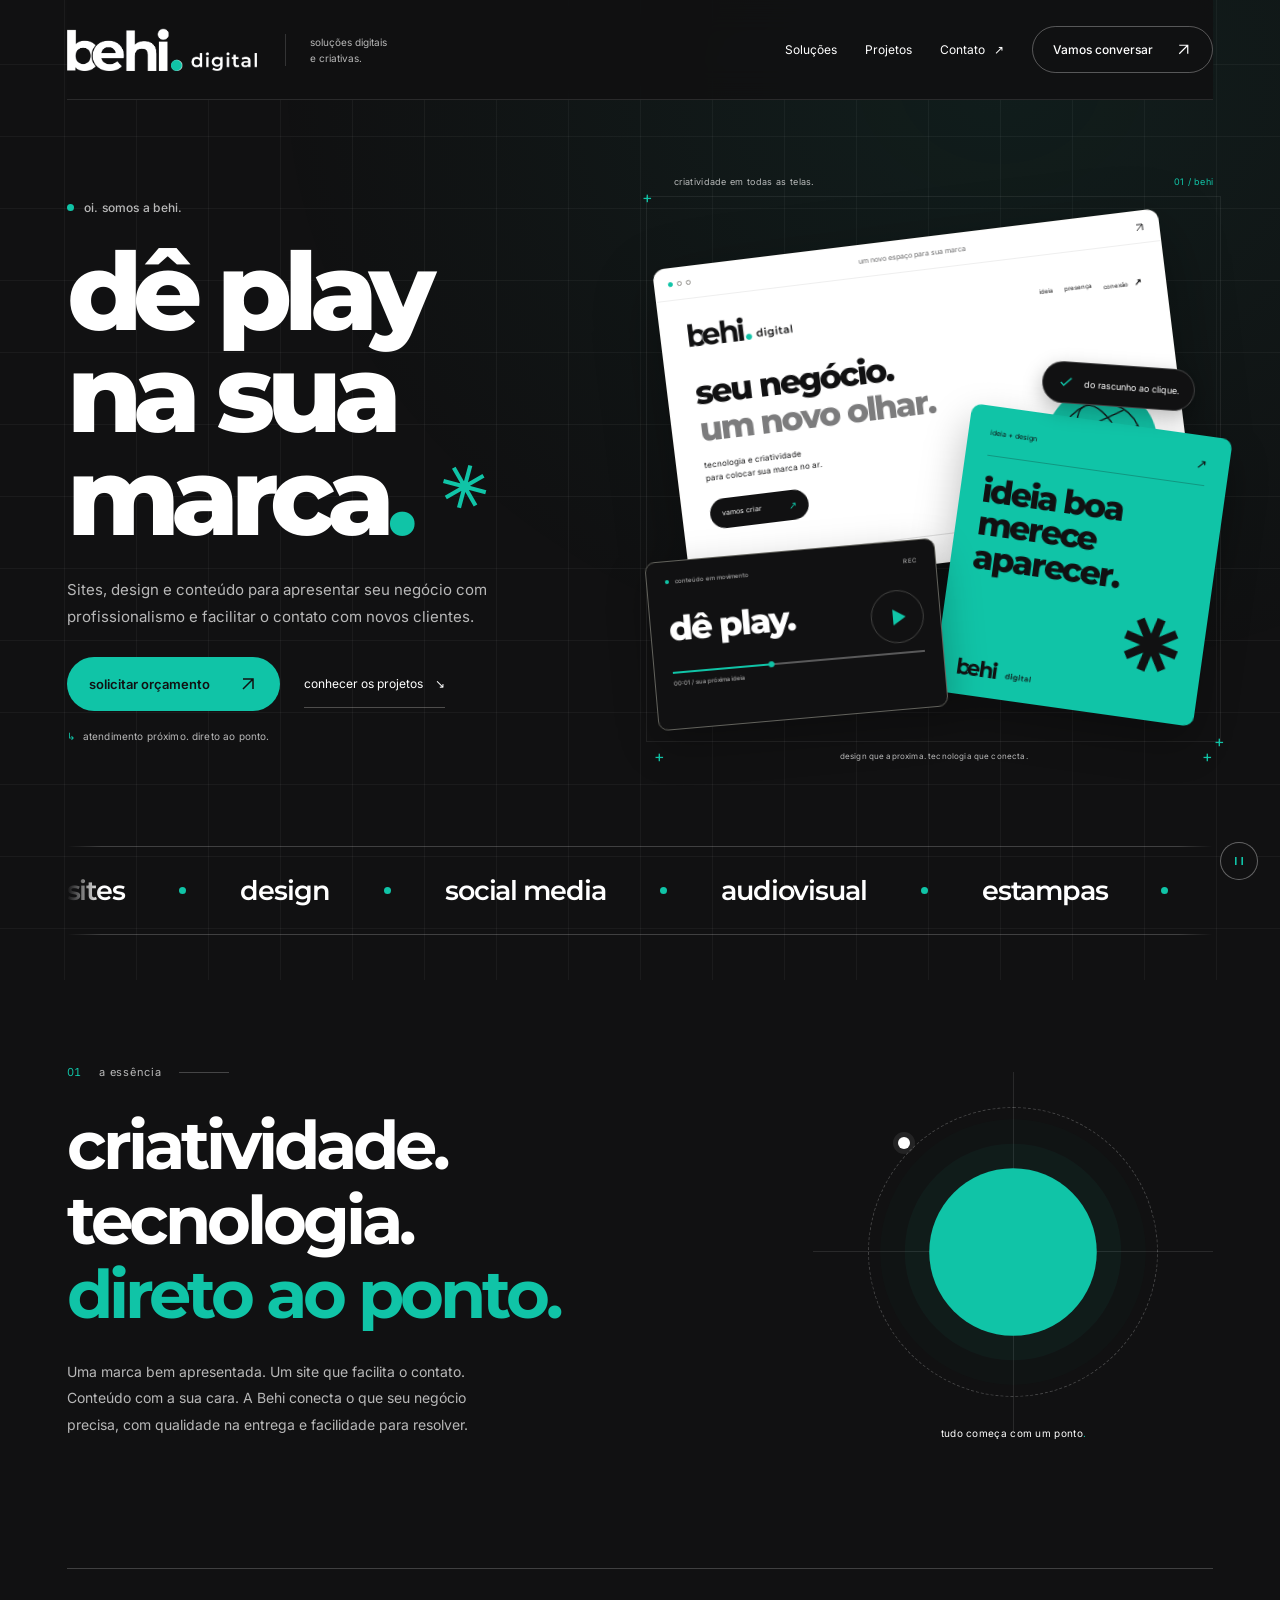
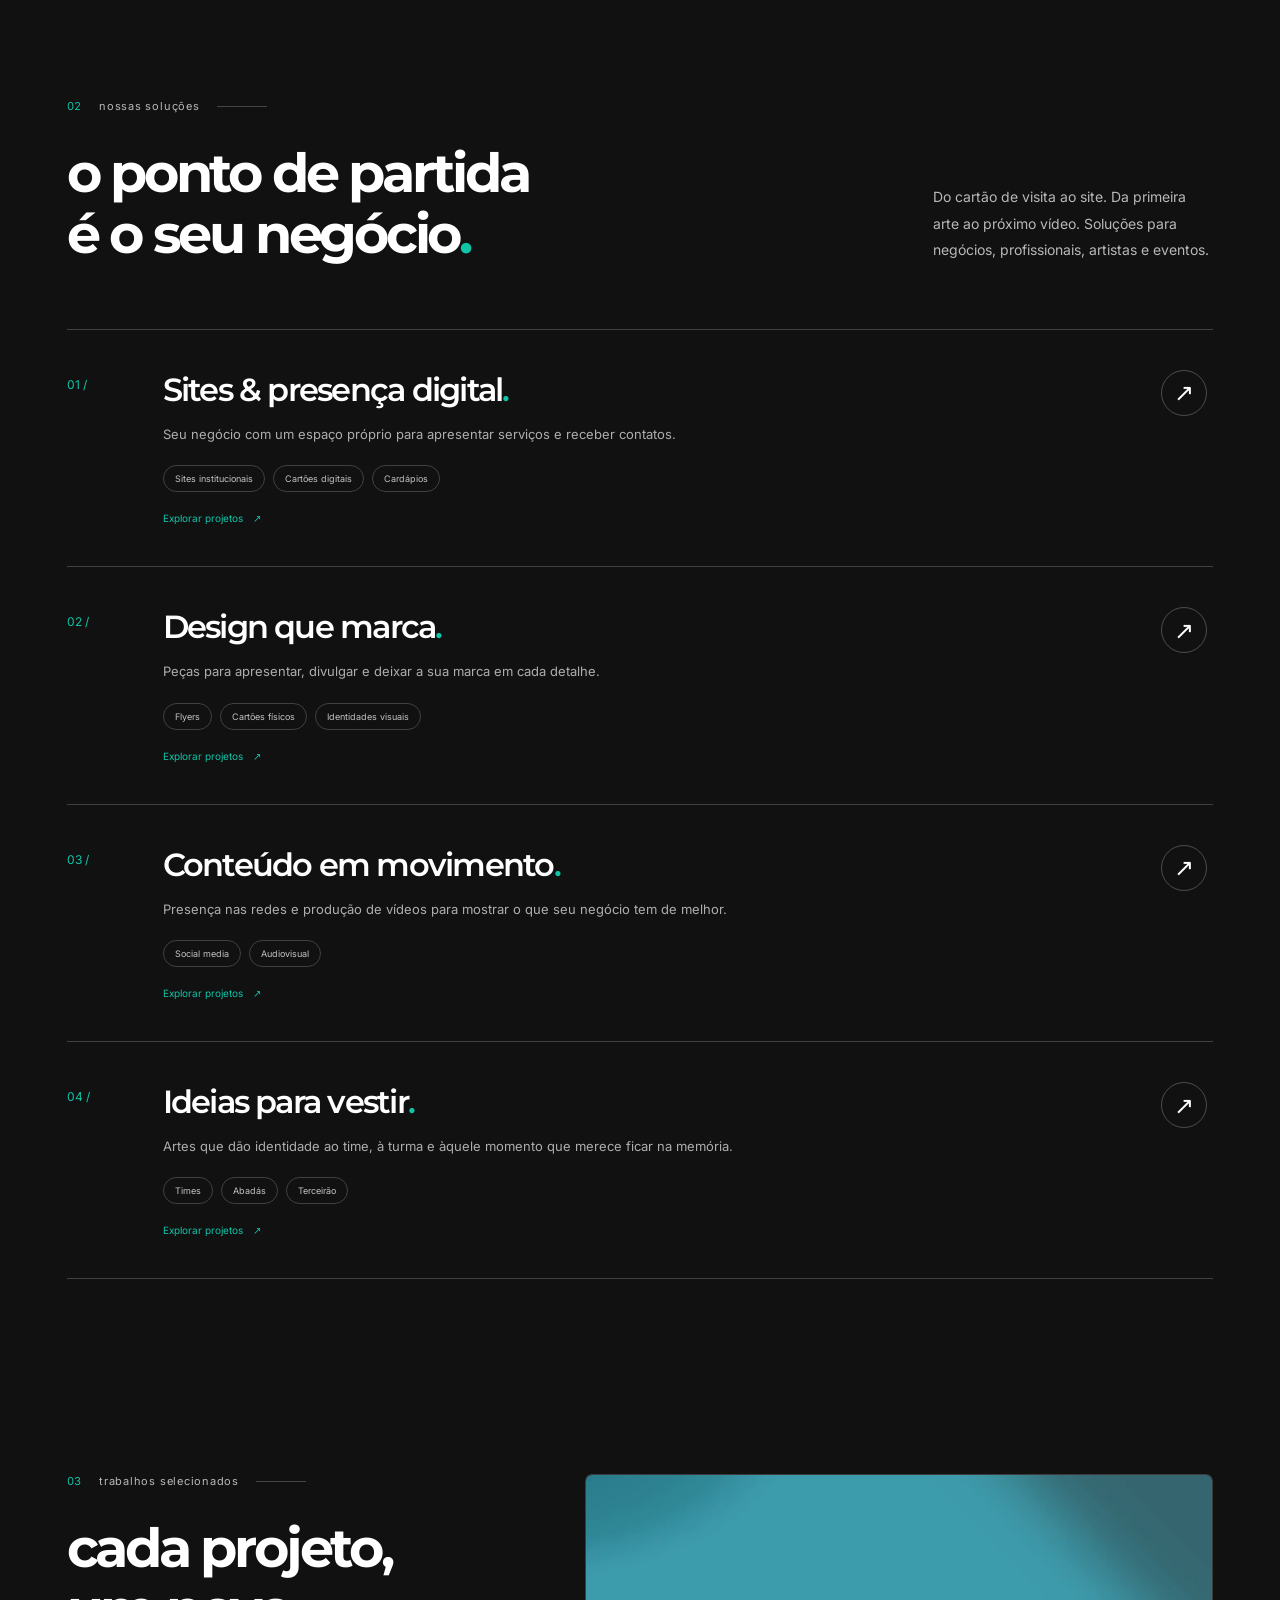
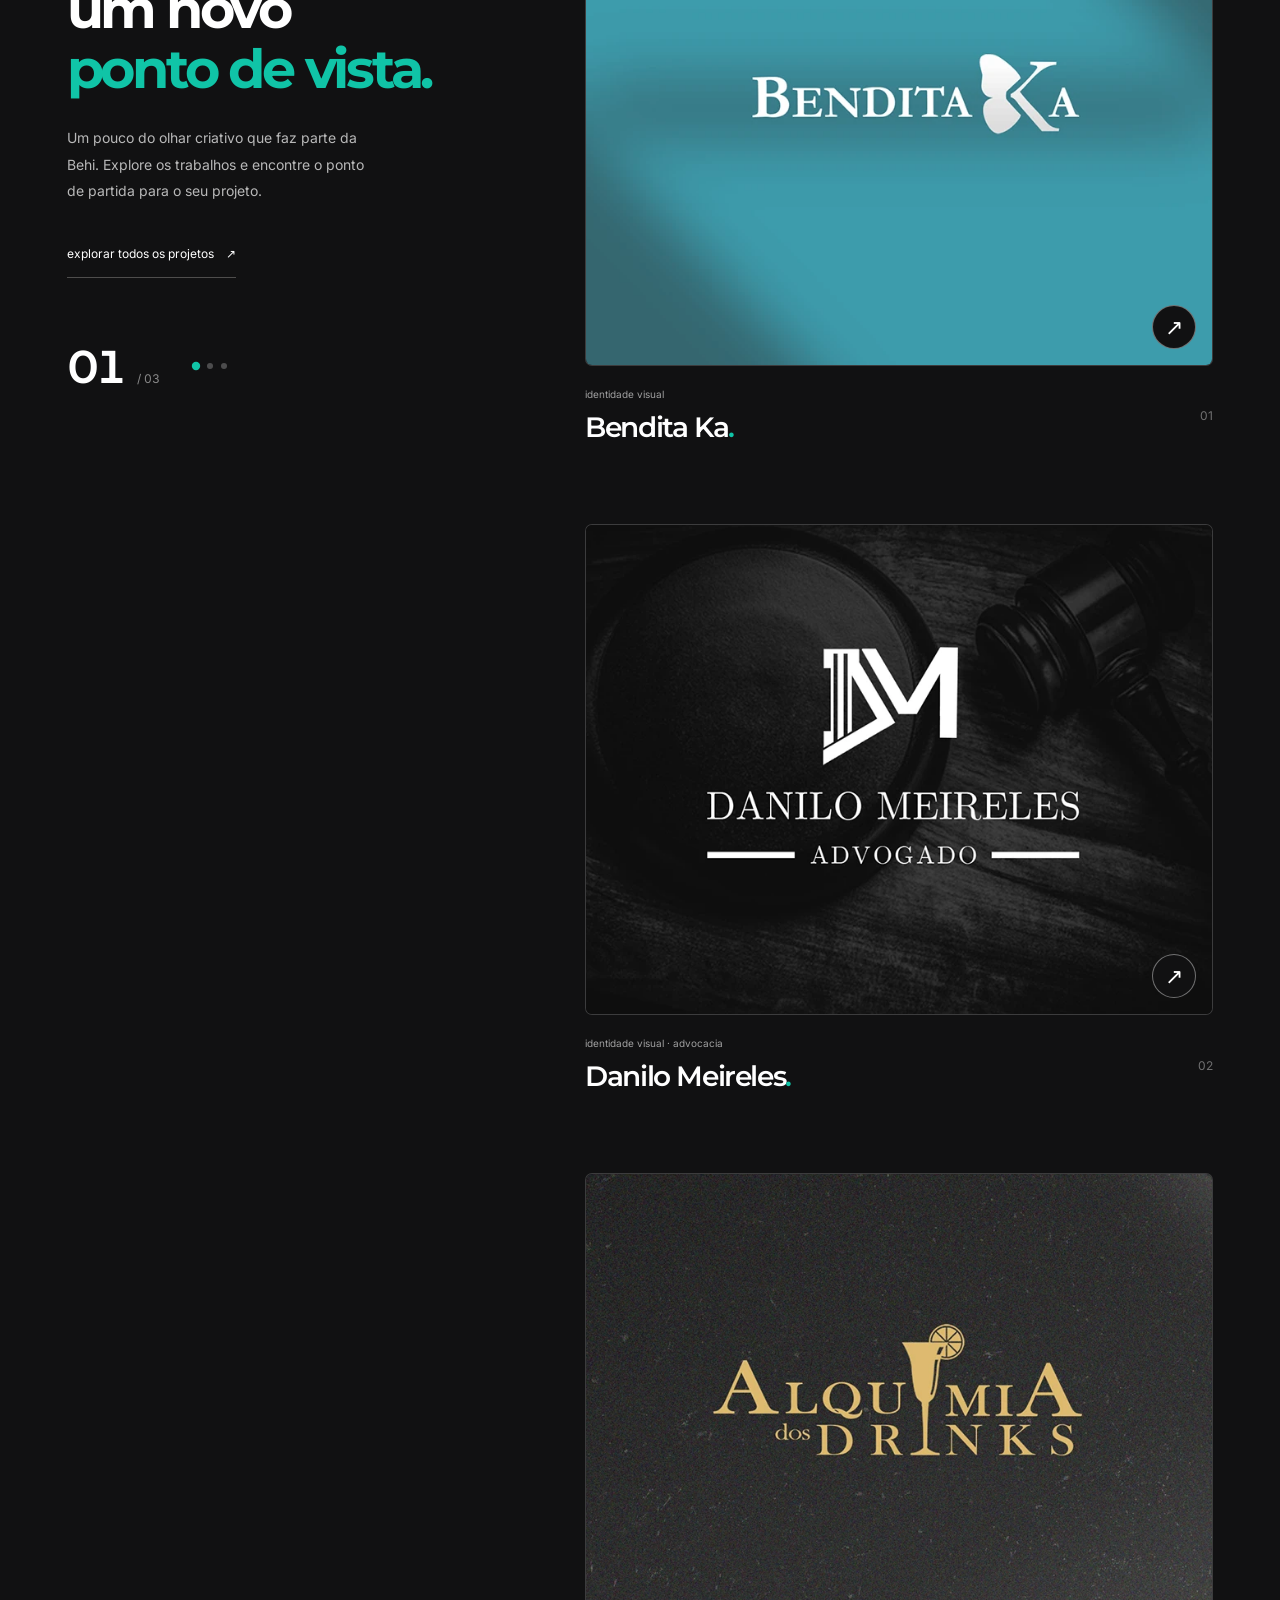
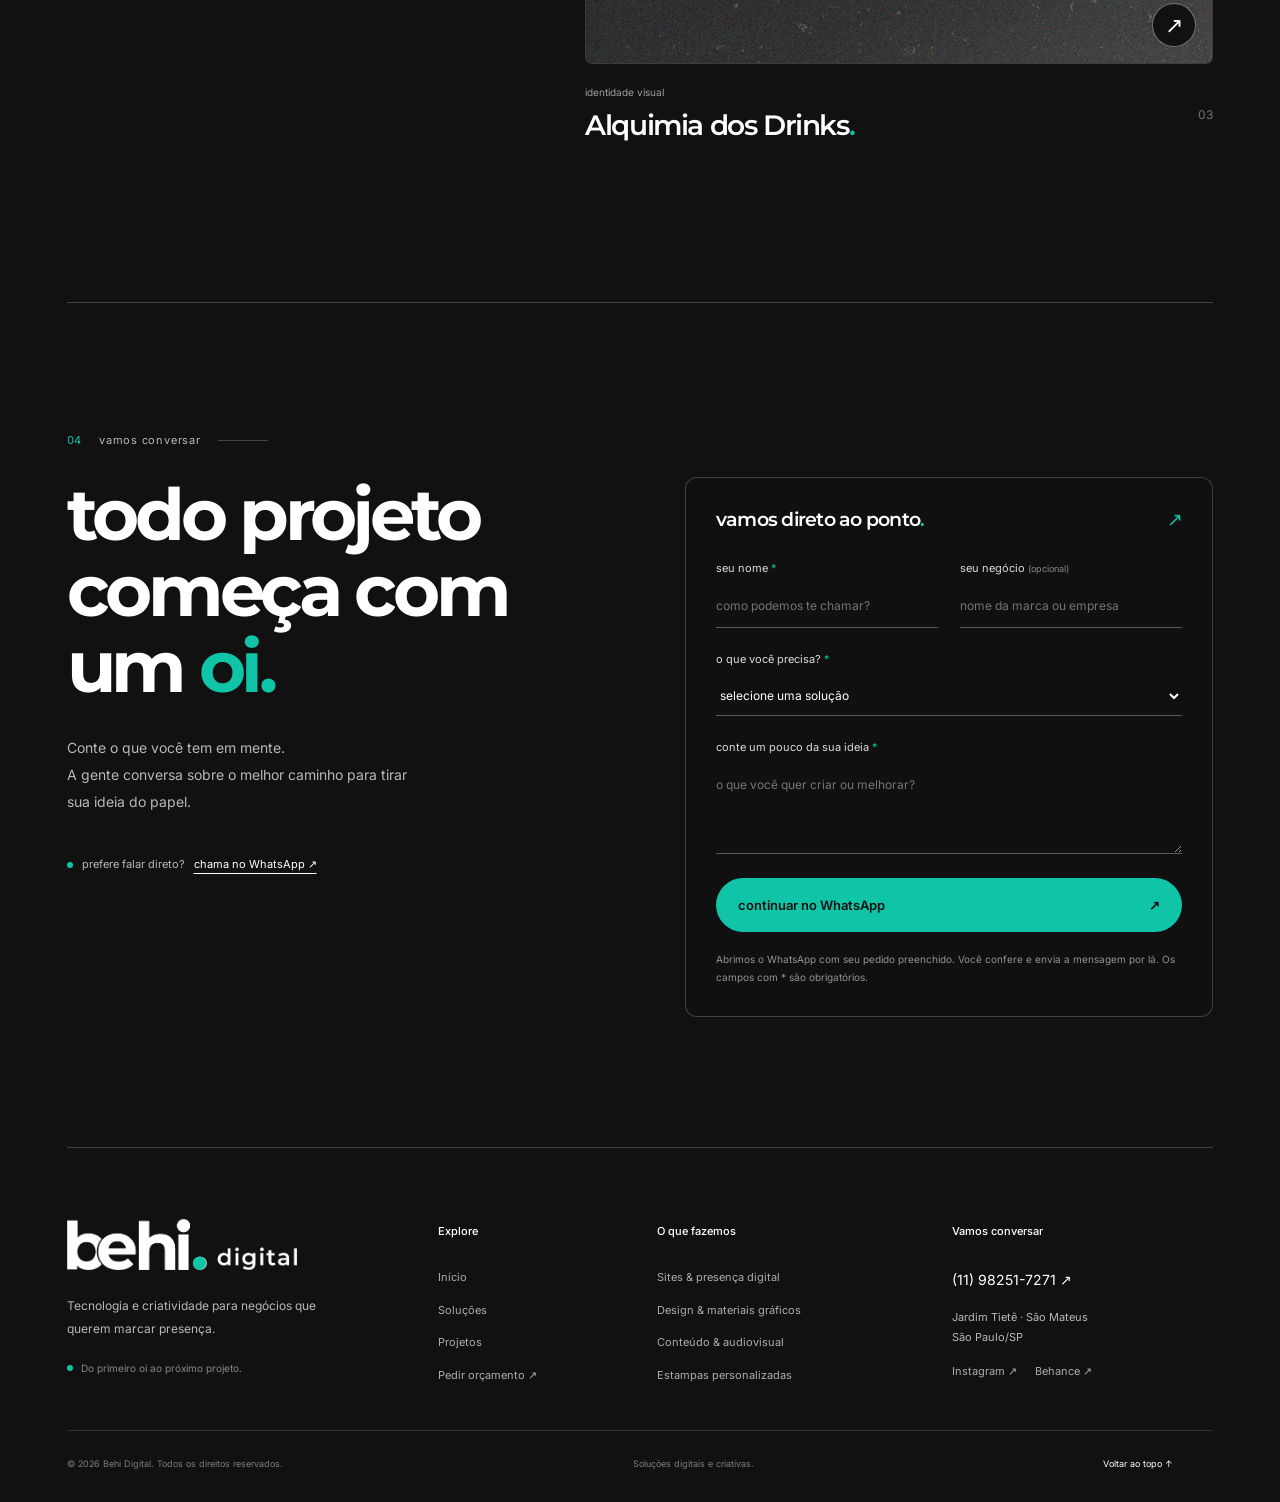
==== commit f7be6ca4: "Add files via upload" ====
--- a/index.html
+++ b/index.html
@@ -1,207 +1,208 @@
-<!doctype html>
-<html lang="pt-BR">
-<head>
-  <meta charset="utf-8">
-  <meta name="viewport" content="width=device-width, initial-scale=1">
-  <meta name="theme-color" content="#111112">
-  <title>Behi — Soluções digitais e criativas</title>
-  <meta name="description" content="Sites, design e conteúdo para apresentar seu negócio com profissionalismo. Conheça a Behi, no Jardim Tietê, São Mateus, São Paulo, e solicite seu orçamento.">
-  <link rel="canonical" href="https://behi-solucoes-digitais.yellowgrass130.chatgpt.site/">
-  <meta property="og:type" content="website">
-  <meta property="og:locale" content="pt_BR">
-  <meta property="og:title" content="Behi — Dê play na sua marca.">
-  <meta property="og:description" content="Tecnologia e criatividade para o seu negócio. Sites, design e conteúdo, com atendimento próximo e cuidado em cada entrega.">
-  <meta property="og:url" content="https://behi-solucoes-digitais.yellowgrass130.chatgpt.site/">
-  <link rel="icon" type="image/png" href="./assets/destaques-632b198e.png">
-  <link rel="preload" href="./fonts/montserrat-800.woff2" as="font" type="font/woff2" crossorigin>
-  <link rel="preload" href="./fonts/inter-400.woff2" as="font" type="font/woff2" crossorigin>
-  <link rel="stylesheet" href="./fonts.css">
-  <link rel="stylesheet" href="./tokens.css">
-  <link rel="stylesheet" href="./style.css">
-  <link rel="stylesheet" href="./experience.css">
-  <link rel="stylesheet" href="./refinements.css">
-</head>
-<body>
-  <div class="page-grid" aria-hidden="true"></div>
-  <div class="scroll-progress" aria-hidden="true"></div>
-  <div class="cursor-ring" aria-hidden="true"></div>
-  <a class="skip-link" href="#inicio">Ir para o conteúdo</a>
-  <div class="site-shell">
-    <header class="site-header">
-      <a class="brand" href="#inicio" aria-label="Behi Digital — início">
-        <span class="logo-horizontal" role="img" aria-label="behi.digital"><img src="./assets/site-cabecalho-d1fed30f.png" alt="" width="1046" height="238" aria-hidden="true"></span>
-      </a>
-      <span class="brand-descriptor">soluções digitais<br>e criativas.</span>
-      <nav class="desktop-nav" aria-label="Navegação principal">
-        <a href="#solucoes">soluções</a>
-        <a href="#projetos">projetos</a>
-        <a href="#contato">contato <span aria-hidden="true">↗</span></a>
-      </nav>
-      <a class="header-contact whatsapp-link" href="https://wa.me/5511982517271?text=Ol%C3%A1!%20Vim%20pelo%20site%20da%20Behi%20e%20gostaria%20de%20um%20or%C3%A7amento%20para%20meu%20projeto." target="_blank" rel="noopener noreferrer">
-        vamos conversar <svg viewBox="0 0 24 24" fill="none" aria-hidden="true"><path d="M6 18 18 6M6 6h12v12" stroke="currentColor" stroke-width="1.7"/></svg><span class="sr-only"> pelo WhatsApp (abre em nova aba)</span>
-      </a>
-      <button class="menu-toggle" aria-expanded="false" aria-controls="mobile-menu" aria-label="Abrir menu"><span></span><span></span></button>
-      <nav id="mobile-menu" class="mobile-menu" aria-label="Navegação móvel" hidden>
-        <a href="#solucoes">soluções <span aria-hidden="true">↘</span></a>
-        <a href="#projetos">projetos <span aria-hidden="true">↘</span></a>
-        <a class="whatsapp-link" href="https://wa.me/5511982517271?text=Ol%C3%A1!%20Vim%20pelo%20site%20da%20Behi%20e%20gostaria%20de%20um%20or%C3%A7amento%20para%20meu%20projeto." target="_blank" rel="noopener noreferrer">pedir um orçamento <span aria-hidden="true">↗</span></a>
-      </nav>
-    </header>
-
-    <main id="inicio">
-      <section class="hero" aria-labelledby="hero-title">
-        <div class="hero-copy">
-          <p class="eyebrow"><span class="little-dot" aria-hidden="true"></span> oi. somos a behi.</p>
-          <h1 id="hero-title">dê play<br>na sua<br><span class="headline-last">marca<span class="accent">.</span><svg class="headline-spark" viewBox="0 0 80 80" fill="none" aria-hidden="true"><path d="M40 3v74M3 40h74M14 14l52 52M14 66l52-52" stroke="currentColor" stroke-width="7"/></svg></span></h1>
-          <p class="hero-description">Sites, design e conteúdo para apresentar seu negócio com profissionalismo e facilitar o contato com novos clientes.</p>
-          <div class="hero-actions">
-            <a class="button button-primary whatsapp-link" href="https://wa.me/5511982517271?text=Ol%C3%A1!%20Vim%20pelo%20site%20da%20Behi%20e%20gostaria%20de%20um%20or%C3%A7amento%20para%20meu%20projeto." target="_blank" rel="noopener noreferrer">
-              solicitar orçamento
-              <svg viewBox="0 0 24 24" fill="none" aria-hidden="true"><path d="M6 18 18 6M6 6h12v12" stroke="currentColor" stroke-width="1.8"/></svg>
-              <span class="sr-only"> pelo WhatsApp (abre em nova aba)</span>
-            </a>
-            <a class="work-link" href="#projetos">conhecer os projetos <span aria-hidden="true">↘</span></a>
-          </div>
-          <p class="contact-note"><span aria-hidden="true">↳</span> atendimento próximo. direto ao ponto.</p>
-        </div>
-
-        <div class="hero-art" role="img" aria-label="Composição da identidade Behi com exemplos visuais de site, design e conteúdo da própria marca.">
-          <div class="art-grid" aria-hidden="true"></div>
-          <div class="art-topline" aria-hidden="true"><span>criatividade em todas as telas.</span><span>01 / behi</span></div>
-
-          <div class="browser-card" aria-hidden="true">
-            <div class="browser-bar"><span class="window-dots"><i></i><i></i><i></i></span><span>um novo espaço para sua marca</span><svg viewBox="0 0 16 16" fill="none"><path d="M4 12 12 4M4 4h8v8" stroke="currentColor" stroke-width="1.2"/></svg></div>
-            <div class="browser-body">
-              <img src="./assets/site-cabecalho-d1fed30f.png" alt="" width="1046" height="238">
-              <div class="browser-mini-nav"><span>ideia</span><span>presença</span><span>conexão <b>↗</b></span></div>
-              <div class="browser-heading">seu negócio.<br><span>um novo olhar.</span></div>
-              <div class="browser-caption">tecnologia e criatividade<br>para colocar sua marca no ar.</div>
-              <span class="browser-mini-button">vamos criar <span>↗</span></span>
-              <div class="browser-orbit"><svg viewBox="0 0 100 100" fill="none"><circle cx="50" cy="50" r="36" stroke="currentColor" stroke-width="1.2"/><ellipse cx="50" cy="50" rx="17" ry="36" stroke="currentColor" stroke-width="1.2"/><path d="M14 50h72M20 32h60M20 68h60" stroke="currentColor" stroke-width="1.2"/></svg></div>
-              <div class="browser-bottom"><span>feito para conectar.</span><span>behi. digital</span></div>
-            </div>
-          </div>
-
-          <div class="poster-card" aria-hidden="true">
-            <div class="poster-label"><span>ideia + design</span><span>↗</span></div>
-            <p>ideia boa<br>merece<br><span>aparecer.</span></p>
-            <svg class="poster-asterisk" viewBox="0 0 100 100" fill="none"><path d="M50 8v84M8 50h84M20 20l60 60M20 80l60-60" stroke="currentColor" stroke-width="13"/></svg>
-            <img src="./assets/site-cabecalho-d1fed30f.png" alt="" width="1046" height="238">
-          </div>
-
-          <div class="content-card" aria-hidden="true">
-            <div class="content-top"><span class="content-status"></span><span>conteúdo em movimento</span><span>REC</span></div>
-            <div class="content-play"><svg viewBox="0 0 40 40"><path d="m15 10 16 10-16 10V10Z" fill="currentColor"/></svg></div>
-            <span class="content-title">dê play.</span>
-            <div class="content-timeline"><i></i><span>00:01 / sua próxima ideia</span></div>
-          </div>
-
-          <div class="art-sticker" aria-hidden="true"><svg viewBox="0 0 24 24" fill="none"><path d="m5 12 4 4L19 6" stroke="currentColor" stroke-width="1.8"/></svg> do rascunho ao clique.</div>
-          <div class="art-bottomline" aria-hidden="true"><span class="cross">+</span><span>design que aproxima. tecnologia que conecta.</span><span class="cross">+</span></div>
-        </div>
-      </section>
-
-      <div class="service-strip" aria-label="Áreas de atuação: sites, design, social media, audiovisual e estampas">
-        <div class="ticker-track" aria-hidden="true">
-          <div class="ticker-group"><span>sites<i></i></span><span>design<i></i></span><span>social media<i></i></span><span>audiovisual<i></i></span><span>estampas<i></i></span></div>
-          <div class="ticker-group"><span>sites<i></i></span><span>design<i></i></span><span>social media<i></i></span><span>audiovisual<i></i></span><span>estampas<i></i></span></div>
-        </div>
-      </div>
-
-      <section class="point-story section-space" aria-labelledby="point-title">
-        <div class="point-copy">
-          <p class="section-label reveal"><span>01</span> a essência</p>
-          <h2 id="point-title" class="reveal">criatividade.<br>tecnologia.<br><span class="accent">direto ao ponto.</span></h2>
-          <p class="section-description reveal">Uma marca bem apresentada. Um site que facilita o contato. Conteúdo com a sua cara. A Behi conecta o que seu negócio precisa, com qualidade na entrega e facilidade para resolver.</p>
-        </div>
-        <div class="point-visual" aria-hidden="true">
-          <div class="point-orbit"><span class="orbit-dot"></span></div>
-          <div class="point-core"><span>.</span></div>
-          <span class="point-caption">tudo começa com um ponto<span class="accent">.</span></span>
-          <span class="point-axis point-axis-x"></span><span class="point-axis point-axis-y"></span>
-        </div>
-      </section>
-
-      <section id="solucoes" class="solutions section-space" aria-labelledby="solutions-title">
-        <div class="section-heading">
-          <div><p class="section-label reveal"><span>02</span> nossas soluções</p><h2 id="solutions-title" class="reveal">o ponto de partida<br>é o seu negócio<span class="accent">.</span></h2></div>
-          <p class="section-description reveal">Do cartão de visita ao site. Da primeira arte ao próximo vídeo. Soluções para negócios, profissionais, artistas e eventos.</p>
-        </div>
-        <div class="solution-list">
-          <a class="solution-row reveal" href="https://wa.me/5511982517271?text=Ol%C3%A1!%20Gostaria%20de%20um%20or%C3%A7amento%20para%20site%20ou%20presen%C3%A7a%20digital." target="_blank" rel="noopener noreferrer">
-            <span class="solution-number">01 /</span><div class="solution-content"><h3>sites & presença digital<span>.</span></h3><p>Seu negócio com um espaço próprio para apresentar serviços e receber contatos.</p><div class="solution-tags"><span>sites institucionais</span><span>cartões digitais</span><span>cardápios</span></div></div><span class="solution-arrow" aria-hidden="true">↗</span><span class="sr-only"> Solicitar orçamento pelo WhatsApp, abre em nova aba.</span>
-          </a>
-          <a class="solution-row reveal" href="https://wa.me/5511982517271?text=Ol%C3%A1!%20Gostaria%20de%20um%20or%C3%A7amento%20para%20design%20e%20materiais%20gr%C3%A1ficos." target="_blank" rel="noopener noreferrer">
-            <span class="solution-number">02 /</span><div class="solution-content"><h3>design que marca<span>.</span></h3><p>Peças para apresentar, divulgar e deixar a sua marca em cada detalhe.</p><div class="solution-tags"><span>flyers</span><span>cartões de visita</span><span>materiais gráficos</span></div></div><span class="solution-arrow" aria-hidden="true">↗</span><span class="sr-only"> Solicitar orçamento pelo WhatsApp, abre em nova aba.</span>
-          </a>
-          <a class="solution-row reveal" href="https://wa.me/5511982517271?text=Ol%C3%A1!%20Gostaria%20de%20um%20or%C3%A7amento%20para%20social%20media%20ou%20produ%C3%A7%C3%A3o%20de%20v%C3%ADdeo." target="_blank" rel="noopener noreferrer">
-            <span class="solution-number">03 /</span><div class="solution-content"><h3>conteúdo em movimento<span>.</span></h3><p>Presença nas redes e produção de vídeos para mostrar o que seu negócio tem de melhor.</p><div class="solution-tags"><span>social media</span><span>videomaker</span><span>artistas & eventos</span></div></div><span class="solution-arrow" aria-hidden="true">↗</span><span class="sr-only"> Solicitar orçamento pelo WhatsApp, abre em nova aba.</span>
-          </a>
-          <a class="solution-row reveal" href="https://wa.me/5511982517271?text=Ol%C3%A1!%20Gostaria%20de%20um%20or%C3%A7amento%20para%20cria%C3%A7%C3%A3o%20de%20estampas." target="_blank" rel="noopener noreferrer">
-            <span class="solution-number">04 /</span><div class="solution-content"><h3>ideias para vestir<span>.</span></h3><p>Artes que dão identidade ao time, à turma e àquele momento que merece ficar na memória.</p><div class="solution-tags"><span>times</span><span>abadás</span><span>terceirão</span></div></div><span class="solution-arrow" aria-hidden="true">↗</span><span class="sr-only"> Solicitar orçamento pelo WhatsApp, abre em nova aba.</span>
-          </a>
-        </div>
-      </section>
-
-      <section id="projetos" class="projects section-space" aria-labelledby="projects-title">
-        <div class="projects-intro">
-          <p class="section-label reveal"><span>03</span> trabalhos selecionados</p>
-          <h2 id="projects-title" class="reveal">cada projeto,<br>um novo<br> <span class="accent">ponto de vista.</span></h2>
-          <p class="section-description reveal">Um pouco do olhar criativo que faz parte da Behi. Explore os trabalhos e encontre o ponto de partida para o seu projeto.</p>
-          <a class="work-link reveal" href="./projetos.html">explorar todos os projetos <span aria-hidden="true">↗</span></a>
-          <div class="project-counter" aria-hidden="true"><span id="project-current">01</span><span>/ 03</span><div class="project-counter-dots"><i class="is-active"></i><i></i><i></i></div></div>
-        </div>
-        <ol class="project-list">
-          <li class="project-item reveal" data-project="1">
-            <a href="https://www.behance.net/gallery/223162437/Identidade-Visual-Bendita-Ka" target="_blank" rel="noopener noreferrer" class="project-link">
-              <div class="project-media"><img src="./assets/projeto-bendita-ka.webp" alt="Identidade visual Bendita Ka, com assinatura branca sobre fundo azul esverdeado." width="808" height="632" loading="lazy" decoding="async"><span class="project-open" aria-hidden="true">ver projeto ↗</span><span class="project-corner" aria-hidden="true">↗</span></div>
-              <div class="project-meta"><div><span class="project-kind">identidade visual</span><h3>Bendita Ka<span class="accent">.</span></h3></div><span class="project-index" aria-hidden="true">01</span></div><span class="sr-only"> Ver projeto no Behance, abre em nova aba.</span>
-            </a>
-          </li>
-          <li class="project-item reveal" data-project="2">
-            <a href="https://www.behance.net/gallery/222918263/Identidade-Visual-Danilo-Meireles-Advogado" target="_blank" rel="noopener noreferrer" class="project-link">
-              <div class="project-media"><img src="./assets/projeto-danilo-meireles.webp" alt="Monograma DM e assinatura Danilo Meireles Advogado em branco sobre composição escura." width="808" height="632" loading="lazy" decoding="async"><span class="project-open" aria-hidden="true">ver projeto ↗</span><span class="project-corner" aria-hidden="true">↗</span></div>
-              <div class="project-meta"><div><span class="project-kind">identidade visual · advocacia</span><h3>Danilo Meireles<span class="accent">.</span></h3></div><span class="project-index" aria-hidden="true">02</span></div><span class="sr-only"> Ver projeto no Behance, abre em nova aba.</span>
-            </a>
-          </li>
-          <li class="project-item reveal" data-project="3">
-            <a href="https://www.behance.net/gallery/218591045/Identidade-Visual-Alquimia-dos-Drinks" target="_blank" rel="noopener noreferrer" class="project-link">
-              <div class="project-media"><img src="./assets/projeto-alquimia-drinks.webp" alt="Apresentação da identidade visual Alquimia dos Drinks." width="808" height="632" loading="lazy" decoding="async"><span class="project-open" aria-hidden="true">ver projeto ↗</span><span class="project-corner" aria-hidden="true">↗</span></div>
-              <div class="project-meta"><div><span class="project-kind">identidade visual</span><h3>Alquimia dos Drinks<span class="accent">.</span></h3></div><span class="project-index" aria-hidden="true">03</span></div><span class="sr-only"> Ver projeto no Behance, abre em nova aba.</span>
-            </a>
-          </li>
-        </ol>
-      </section>
-
-      <section id="contato" class="contact-section section-space" aria-labelledby="contact-title">
-        <p class="section-label reveal"><span>04</span> vamos conversar</p>
-        <div class="contact-layout">
-          <div class="contact-intro"><h2 id="contact-title" class="reveal">todo projeto<br>começa com<br>um <span class="accent">oi.</span></h2><p class="section-description reveal">Conte o que você tem em mente.<br>A gente conversa sobre o melhor caminho para tirar sua ideia do papel.</p><a class="contact-direct reveal" href="https://wa.me/5511982517271" target="_blank" rel="noopener noreferrer"><span class="contact-dot" aria-hidden="true"></span> prefere falar direto? <span>chama no WhatsApp ↗</span></a></div>
-          <form id="quote-form" class="quote-form reveal" action="https://wa.me/5511982517271" method="get" hidden>
-            <input type="hidden" name="text" id="quote-message" value="Olá! Vim pelo site da Behi e gostaria de um orçamento.">
-            <div class="form-heading"><span>vamos direto ao ponto<span class="accent">.</span></span><span aria-hidden="true">↗</span></div>
-            <div class="form-pair"><div class="form-field"><label for="quote-name">seu nome <span aria-hidden="true">*</span></label><input id="quote-name" autocomplete="name" placeholder="como podemos te chamar?" required maxlength="80"></div><div class="form-field"><label for="quote-business">seu negócio <span class="optional">(opcional)</span></label><input id="quote-business" autocomplete="organization" placeholder="nome da marca ou empresa" maxlength="100"></div></div>
-            <div class="form-field"><label for="quote-service">o que você precisa? <span aria-hidden="true">*</span></label><select id="quote-service" required><option value="" disabled selected>selecione uma solução</option><option>Site ou landing page</option><option>Identidade visual</option><option>Flyers e materiais gráficos</option><option>Estampas e camisetas</option><option>Social media</option><option>Produção de vídeo</option><option>Outro projeto</option></select></div>
-            <div class="form-field"><label for="quote-idea">conte um pouco da sua ideia <span aria-hidden="true">*</span></label><textarea id="quote-idea" placeholder="o que você quer criar ou melhorar?" required minlength="10" maxlength="1500" rows="3"></textarea></div>
-            <button class="button button-primary form-submit" type="submit">continuar no WhatsApp <span aria-hidden="true">↗</span></button>
-            <p class="form-note">Abrimos o WhatsApp com seu pedido preenchido. Você confere e envia a mensagem por lá. Os campos com * são obrigatórios.</p>
-            <p id="quote-status" class="form-status" role="status" hidden>Seu pedido foi preparado. Confira e envie a mensagem no WhatsApp.</p>
-          </form>
-          <noscript><p>Para pedir um orçamento, <a class="work-link" href="https://wa.me/5511982517271">fale com a Behi pelo WhatsApp ↗</a>.</p></noscript>
-        </div>
-      </section>
-    </main>
-
-    <footer id="rodape" class="site-footer footer-full">
-      <div class="footer-top"><div class="footer-about"><a href="#inicio" aria-label="Behi Digital — voltar ao início"><span class="logo-horizontal" role="img" aria-label="behi.digital"><img src="./assets/site-cabecalho-d1fed30f.png" alt="" width="1046" height="238" aria-hidden="true"></span></a><p>Tecnologia e criatividade para negócios que querem marcar presença.</p><span class="footer-signature"><span class="contact-dot" aria-hidden="true"></span> do primeiro oi ao próximo projeto.</span></div>
-      <nav class="footer-column" aria-label="Explore a Behi"><h3>explore</h3><a href="#inicio">início</a><a href="#solucoes">soluções</a><a href="./projetos.html">projetos</a><a href="#contato">pedir orçamento ↗</a></nav>
-      <nav class="footer-column" aria-label="Soluções da Behi"><h3>o que fazemos</h3><a href="#solucoes">sites & presença digital</a><a href="#solucoes">design & materiais gráficos</a><a href="#solucoes">conteúdo & audiovisual</a><a href="#solucoes">estampas personalizadas</a></nav>
-      <div class="footer-column footer-contact"><h3>vamos conversar</h3><a class="footer-phone" href="https://wa.me/5511982517271" target="_blank" rel="noopener noreferrer">(11) 98251-7271 ↗</a><p>Jardim Tietê · São Mateus<br>São Paulo/SP</p><div class="footer-socials"><a href="https://www.instagram.com/behidigital/" target="_blank" rel="noopener noreferrer">instagram ↗</a><a href="https://www.behance.net/brenobotelho1" target="_blank" rel="noopener noreferrer">behance ↗</a></div></div></div>
-      <div class="footer-bottom"><span>© <span data-current-year>2026</span> Behi Digital. Todos os direitos reservados.</span><span>soluções digitais e criativas.</span><a href="#inicio">voltar ao topo ↑</a></div>
-    </footer>
-  </div>
-  <button class="motion-toggle" aria-label="Pausar movimentos" aria-pressed="false" title="Pausar movimentos" hidden><svg class="pause-icon" viewBox="0 0 20 20" aria-hidden="true"><path d="M6 5v10M14 5v10" stroke="currentColor" stroke-width="2"/></svg><svg class="play-icon" viewBox="0 0 20 20" aria-hidden="true"><path d="m7 4 9 6-9 6V4Z" fill="currentColor"/></svg></button>
-  <script src="./script.js" defer></script>
-  <script src="./contact.js" defer></script>
-</body>
-</html>
+<!doctype html>
+<html lang="pt-BR">
+<head>
+  <meta charset="utf-8">
+  <meta name="viewport" content="width=device-width, initial-scale=1">
+  <meta name="theme-color" content="#111112">
+  <title>Behi — Soluções digitais e criativas</title>
+  <meta name="description" content="Sites, design e conteúdo para apresentar seu negócio com profissionalismo. Conheça a Behi, no Jardim Tietê, São Mateus, São Paulo, e solicite seu orçamento.">
+  <link rel="canonical" href="https://behi-solucoes-digitais.yellowgrass130.chatgpt.site/">
+  <meta property="og:type" content="website">
+  <meta property="og:locale" content="pt_BR">
+  <meta property="og:title" content="Behi — Dê play na sua marca.">
+  <meta property="og:description" content="Tecnologia e criatividade para o seu negócio. Sites, design e conteúdo, com atendimento próximo e cuidado em cada entrega.">
+  <meta property="og:url" content="https://behi-solucoes-digitais.yellowgrass130.chatgpt.site/">
+  <link rel="icon" type="image/png" href="./assets/destaques-632b198e.png">
+  <link rel="preload" href="./fonts/montserrat-800.woff2" as="font" type="font/woff2" crossorigin>
+  <link rel="preload" href="./fonts/inter-400.woff2" as="font" type="font/woff2" crossorigin>
+  <link rel="stylesheet" href="./fonts.css">
+  <link rel="stylesheet" href="./tokens.css">
+  <link rel="stylesheet" href="./style.css">
+  <link rel="stylesheet" href="./experience.css">
+  <link rel="stylesheet" href="./refinements.css">
+  <link rel="stylesheet" href="./catalog.css">
+</head>
+<body>
+  <div class="page-grid" aria-hidden="true"></div>
+  <div class="scroll-progress" aria-hidden="true"></div>
+  <div class="cursor-ring" aria-hidden="true"></div>
+  <a class="skip-link" href="#inicio">Ir para o conteúdo</a>
+  <div class="site-shell">
+    <header class="site-header">
+      <a class="brand" href="#inicio" aria-label="Behi Digital — início">
+        <span class="logo-horizontal" role="img" aria-label="behi.digital"><img src="./assets/site-cabecalho-d1fed30f.png" alt="" width="1046" height="238" aria-hidden="true"></span>
+      </a>
+      <span class="brand-descriptor">soluções digitais<br>e criativas.</span>
+      <nav class="desktop-nav" aria-label="Navegação principal">
+        <a href="#solucoes">Soluções</a>
+        <a href="#projetos">Projetos</a>
+        <a href="#contato">Contato <span aria-hidden="true">↗</span></a>
+      </nav>
+      <a class="header-contact whatsapp-link" href="https://wa.me/5511982517271?text=Ol%C3%A1!%20Vim%20pelo%20site%20da%20Behi%20e%20gostaria%20de%20um%20or%C3%A7amento%20para%20meu%20projeto." target="_blank" rel="noopener noreferrer">
+        Vamos conversar <svg viewBox="0 0 24 24" fill="none" aria-hidden="true"><path d="M6 18 18 6M6 6h12v12" stroke="currentColor" stroke-width="1.7"/></svg><span class="sr-only"> pelo WhatsApp (abre em nova aba)</span>
+      </a>
+      <button class="menu-toggle" aria-expanded="false" aria-controls="mobile-menu" aria-label="Abrir menu"><span></span><span></span></button>
+      <nav id="mobile-menu" class="mobile-menu" aria-label="Navegação móvel" hidden>
+        <a href="#solucoes">Soluções <span aria-hidden="true">↘</span></a>
+        <a href="#projetos">Projetos <span aria-hidden="true">↘</span></a>
+        <a class="whatsapp-link" href="https://wa.me/5511982517271?text=Ol%C3%A1!%20Vim%20pelo%20site%20da%20Behi%20e%20gostaria%20de%20um%20or%C3%A7amento%20para%20meu%20projeto." target="_blank" rel="noopener noreferrer">Pedir um orçamento <span aria-hidden="true">↗</span></a>
+      </nav>
+    </header>
+
+    <main id="inicio">
+      <section class="hero" aria-labelledby="hero-title">
+        <div class="hero-copy">
+          <p class="eyebrow"><span class="little-dot" aria-hidden="true"></span> oi. somos a behi.</p>
+          <h1 id="hero-title">dê play<br>na sua<br><span class="headline-last">marca<span class="accent">.</span><svg class="headline-spark" viewBox="0 0 80 80" fill="none" aria-hidden="true"><path d="M40 3v74M3 40h74M14 14l52 52M14 66l52-52" stroke="currentColor" stroke-width="7"/></svg></span></h1>
+          <p class="hero-description">Sites, design e conteúdo para apresentar seu negócio com profissionalismo e facilitar o contato com novos clientes.</p>
+          <div class="hero-actions">
+            <a class="button button-primary whatsapp-link" href="https://wa.me/5511982517271?text=Ol%C3%A1!%20Vim%20pelo%20site%20da%20Behi%20e%20gostaria%20de%20um%20or%C3%A7amento%20para%20meu%20projeto." target="_blank" rel="noopener noreferrer">
+              solicitar orçamento
+              <svg viewBox="0 0 24 24" fill="none" aria-hidden="true"><path d="M6 18 18 6M6 6h12v12" stroke="currentColor" stroke-width="1.8"/></svg>
+              <span class="sr-only"> pelo WhatsApp (abre em nova aba)</span>
+            </a>
+            <a class="work-link" href="#projetos">conhecer os projetos <span aria-hidden="true">↘</span></a>
+          </div>
+          <p class="contact-note"><span aria-hidden="true">↳</span> atendimento próximo. direto ao ponto.</p>
+        </div>
+
+        <div class="hero-art" role="img" aria-label="Composição da identidade Behi com exemplos visuais de site, design e conteúdo da própria marca.">
+          <div class="art-grid" aria-hidden="true"></div>
+          <div class="art-topline" aria-hidden="true"><span>criatividade em todas as telas.</span><span>01 / behi</span></div>
+
+          <div class="browser-card" aria-hidden="true">
+            <div class="browser-bar"><span class="window-dots"><i></i><i></i><i></i></span><span>um novo espaço para sua marca</span><svg viewBox="0 0 16 16" fill="none"><path d="M4 12 12 4M4 4h8v8" stroke="currentColor" stroke-width="1.2"/></svg></div>
+            <div class="browser-body">
+              <img src="./assets/site-cabecalho-d1fed30f.png" alt="" width="1046" height="238">
+              <div class="browser-mini-nav"><span>ideia</span><span>presença</span><span>conexão <b>↗</b></span></div>
+              <div class="browser-heading">seu negócio.<br><span>um novo olhar.</span></div>
+              <div class="browser-caption">tecnologia e criatividade<br>para colocar sua marca no ar.</div>
+              <span class="browser-mini-button">vamos criar <span>↗</span></span>
+              <div class="browser-orbit"><svg viewBox="0 0 100 100" fill="none"><circle cx="50" cy="50" r="36" stroke="currentColor" stroke-width="1.2"/><ellipse cx="50" cy="50" rx="17" ry="36" stroke="currentColor" stroke-width="1.2"/><path d="M14 50h72M20 32h60M20 68h60" stroke="currentColor" stroke-width="1.2"/></svg></div>
+              <div class="browser-bottom"><span>feito para conectar.</span><span>behi. digital</span></div>
+            </div>
+          </div>
+
+          <div class="poster-card" aria-hidden="true">
+            <div class="poster-label"><span>ideia + design</span><span>↗</span></div>
+            <p>ideia boa<br>merece<br><span>aparecer.</span></p>
+            <svg class="poster-asterisk" viewBox="0 0 100 100" fill="none"><path d="M50 8v84M8 50h84M20 20l60 60M20 80l60-60" stroke="currentColor" stroke-width="13"/></svg>
+            <img src="./assets/site-cabecalho-d1fed30f.png" alt="" width="1046" height="238">
+          </div>
+
+          <div class="content-card" aria-hidden="true">
+            <div class="content-top"><span class="content-status"></span><span>conteúdo em movimento</span><span>REC</span></div>
+            <div class="content-play"><svg viewBox="0 0 40 40"><path d="m15 10 16 10-16 10V10Z" fill="currentColor"/></svg></div>
+            <span class="content-title">dê play.</span>
+            <div class="content-timeline"><i></i><span>00:01 / sua próxima ideia</span></div>
+          </div>
+
+          <div class="art-sticker" aria-hidden="true"><svg viewBox="0 0 24 24" fill="none"><path d="m5 12 4 4L19 6" stroke="currentColor" stroke-width="1.8"/></svg> do rascunho ao clique.</div>
+          <div class="art-bottomline" aria-hidden="true"><span class="cross">+</span><span>design que aproxima. tecnologia que conecta.</span><span class="cross">+</span></div>
+        </div>
+      </section>
+
+      <div class="service-strip" aria-label="Áreas de atuação: sites, design, social media, audiovisual e estampas">
+        <div class="ticker-track" aria-hidden="true">
+          <div class="ticker-group"><span>sites<i></i></span><span>design<i></i></span><span>social media<i></i></span><span>audiovisual<i></i></span><span>estampas<i></i></span></div>
+          <div class="ticker-group"><span>sites<i></i></span><span>design<i></i></span><span>social media<i></i></span><span>audiovisual<i></i></span><span>estampas<i></i></span></div>
+        </div>
+      </div>
+
+      <section class="point-story section-space" aria-labelledby="point-title">
+        <div class="point-copy">
+          <p class="section-label reveal"><span>01</span> a essência</p>
+          <h2 id="point-title" class="reveal">criatividade.<br>tecnologia.<br><span class="accent">direto ao ponto.</span></h2>
+          <p class="section-description reveal">Uma marca bem apresentada. Um site que facilita o contato. Conteúdo com a sua cara. A Behi conecta o que seu negócio precisa, com qualidade na entrega e facilidade para resolver.</p>
+        </div>
+        <div class="point-visual" aria-hidden="true">
+          <div class="point-orbit"><span class="orbit-dot"></span></div>
+          <div class="point-core"><span>.</span></div>
+          <span class="point-caption">tudo começa com um ponto<span class="accent">.</span></span>
+          <span class="point-axis point-axis-x"></span><span class="point-axis point-axis-y"></span>
+        </div>
+      </section>
+
+      <section id="solucoes" class="solutions section-space" aria-labelledby="solutions-title">
+        <div class="section-heading">
+          <div><p class="section-label reveal"><span>02</span> nossas soluções</p><h2 id="solutions-title" class="reveal">o ponto de partida<br>é o seu negócio<span class="accent">.</span></h2></div>
+          <p class="section-description reveal">Do cartão de visita ao site. Da primeira arte ao próximo vídeo. Soluções para negócios, profissionais, artistas e eventos.</p>
+        </div>
+        <div class="solution-list">
+          <article class="solution-row reveal">
+            <span class="solution-number">01 /</span><div class="solution-content"><h3><a href="./projetos.html?tipo=sites">Sites & presença digital<span>.</span></a></h3><p>Seu negócio com um espaço próprio para apresentar serviços e receber contatos.</p><div class="solution-tags"><a href="./projetos.html?tipo=sites">Sites institucionais</a><a href="./projetos.html?tipo=cartoes-digitais">Cartões digitais</a><a href="./projetos.html?tipo=cardapios">Cardápios</a></div><a class="solution-browse" href="./projetos.html?tipo=sites">Explorar projetos <span aria-hidden="true">↗</span></a></div><a class="solution-arrow" href="./projetos.html?tipo=sites" aria-label="Explorar projetos desta solução">↗</a>
+          </article>
+          <article class="solution-row reveal">
+            <span class="solution-number">02 /</span><div class="solution-content"><h3><a href="./projetos.html?tipo=design">Design que marca<span>.</span></a></h3><p>Peças para apresentar, divulgar e deixar a sua marca em cada detalhe.</p><div class="solution-tags"><a href="./projetos.html?tipo=flyers">Flyers</a><a href="./projetos.html?tipo=cartoes">Cartões físicos</a><a href="./projetos.html?tipo=identidades">Identidades visuais</a></div><a class="solution-browse" href="./projetos.html?tipo=design">Explorar projetos <span aria-hidden="true">↗</span></a></div><a class="solution-arrow" href="./projetos.html?tipo=design" aria-label="Explorar projetos desta solução">↗</a>
+          </article>
+          <article class="solution-row reveal">
+            <span class="solution-number">03 /</span><div class="solution-content"><h3><a href="./projetos.html?tipo=conteudo">Conteúdo em movimento<span>.</span></a></h3><p>Presença nas redes e produção de vídeos para mostrar o que seu negócio tem de melhor.</p><div class="solution-tags"><a href="./projetos.html?tipo=social">Social media</a><a href="./projetos.html?tipo=audiovisual">Audiovisual</a></div><a class="solution-browse" href="./projetos.html?tipo=conteudo">Explorar projetos <span aria-hidden="true">↗</span></a></div><a class="solution-arrow" href="./projetos.html?tipo=conteudo" aria-label="Explorar projetos desta solução">↗</a>
+          </article>
+          <article class="solution-row reveal">
+            <span class="solution-number">04 /</span><div class="solution-content"><h3><a href="./projetos.html?tipo=camisetas">Ideias para vestir<span>.</span></a></h3><p>Artes que dão identidade ao time, à turma e àquele momento que merece ficar na memória.</p><div class="solution-tags"><a href="./projetos.html?tipo=camisetas">Times</a><a href="./projetos.html?tipo=camisetas">Abadás</a><a href="./projetos.html?tipo=camisetas">Terceirão</a></div><a class="solution-browse" href="./projetos.html?tipo=camisetas">Explorar projetos <span aria-hidden="true">↗</span></a></div><a class="solution-arrow" href="./projetos.html?tipo=camisetas" aria-label="Explorar projetos desta solução">↗</a>
+          </article>
+        </div>
+      </section>
+
+      <section id="projetos" class="projects section-space" aria-labelledby="projects-title">
+        <div class="projects-intro">
+          <p class="section-label reveal"><span>03</span> trabalhos selecionados</p>
+          <h2 id="projects-title" class="reveal">cada projeto,<br>um novo<br> <span class="accent">ponto de vista.</span></h2>
+          <p class="section-description reveal">Um pouco do olhar criativo que faz parte da Behi. Explore os trabalhos e encontre o ponto de partida para o seu projeto.</p>
+          <a class="work-link reveal" href="./projetos.html">explorar todos os projetos <span aria-hidden="true">↗</span></a>
+          <div class="project-counter" aria-hidden="true"><span id="project-current">01</span><span>/ 03</span><div class="project-counter-dots"><i class="is-active"></i><i></i><i></i></div></div>
+        </div>
+        <ol class="project-list">
+          <li class="project-item reveal" data-project="1">
+            <a href="https://www.behance.net/gallery/223162437/Identidade-Visual-Bendita-Ka" target="_blank" rel="noopener noreferrer" class="project-link">
+              <div class="project-media"><img src="./assets/projeto-bendita-ka.webp" alt="Identidade visual Bendita Ka, com assinatura branca sobre fundo azul esverdeado." width="808" height="632" loading="lazy" decoding="async"><span class="project-open" aria-hidden="true">ver projeto ↗</span><span class="project-corner" aria-hidden="true">↗</span></div>
+              <div class="project-meta"><div><span class="project-kind">identidade visual</span><h3>Bendita Ka<span class="accent">.</span></h3></div><span class="project-index" aria-hidden="true">01</span></div><span class="sr-only"> Ver projeto no Behance, abre em nova aba.</span>
+            </a>
+          </li>
+          <li class="project-item reveal" data-project="2">
+            <a href="https://www.behance.net/gallery/222918263/Identidade-Visual-Danilo-Meireles-Advogado" target="_blank" rel="noopener noreferrer" class="project-link">
+              <div class="project-media"><img src="./assets/projeto-danilo-meireles.webp" alt="Monograma DM e assinatura Danilo Meireles Advogado em branco sobre composição escura." width="808" height="632" loading="lazy" decoding="async"><span class="project-open" aria-hidden="true">ver projeto ↗</span><span class="project-corner" aria-hidden="true">↗</span></div>
+              <div class="project-meta"><div><span class="project-kind">identidade visual · advocacia</span><h3>Danilo Meireles<span class="accent">.</span></h3></div><span class="project-index" aria-hidden="true">02</span></div><span class="sr-only"> Ver projeto no Behance, abre em nova aba.</span>
+            </a>
+          </li>
+          <li class="project-item reveal" data-project="3">
+            <a href="https://www.behance.net/gallery/218591045/Identidade-Visual-Alquimia-dos-Drinks" target="_blank" rel="noopener noreferrer" class="project-link">
+              <div class="project-media"><img src="./assets/projeto-alquimia-drinks.webp" alt="Apresentação da identidade visual Alquimia dos Drinks." width="808" height="632" loading="lazy" decoding="async"><span class="project-open" aria-hidden="true">ver projeto ↗</span><span class="project-corner" aria-hidden="true">↗</span></div>
+              <div class="project-meta"><div><span class="project-kind">identidade visual</span><h3>Alquimia dos Drinks<span class="accent">.</span></h3></div><span class="project-index" aria-hidden="true">03</span></div><span class="sr-only"> Ver projeto no Behance, abre em nova aba.</span>
+            </a>
+          </li>
+        </ol>
+      </section>
+
+      <section id="contato" class="contact-section section-space" aria-labelledby="contact-title">
+        <p class="section-label reveal"><span>04</span> vamos conversar</p>
+        <div class="contact-layout">
+          <div class="contact-intro"><h2 id="contact-title" class="reveal">todo projeto<br>começa com<br>um <span class="accent">oi.</span></h2><p class="section-description reveal">Conte o que você tem em mente.<br>A gente conversa sobre o melhor caminho para tirar sua ideia do papel.</p><a class="contact-direct reveal" href="https://wa.me/5511982517271" target="_blank" rel="noopener noreferrer"><span class="contact-dot" aria-hidden="true"></span> prefere falar direto? <span>chama no WhatsApp ↗</span></a></div>
+          <form id="quote-form" class="quote-form reveal" action="https://wa.me/5511982517271" method="get" hidden>
+            <input type="hidden" name="text" id="quote-message" value="Olá! Vim pelo site da Behi e gostaria de um orçamento.">
+            <div class="form-heading"><span>vamos direto ao ponto<span class="accent">.</span></span><span aria-hidden="true">↗</span></div>
+            <div class="form-pair"><div class="form-field"><label for="quote-name">seu nome <span aria-hidden="true">*</span></label><input id="quote-name" autocomplete="name" placeholder="como podemos te chamar?" required maxlength="80"></div><div class="form-field"><label for="quote-business">seu negócio <span class="optional">(opcional)</span></label><input id="quote-business" autocomplete="organization" placeholder="nome da marca ou empresa" maxlength="100"></div></div>
+            <div class="form-field"><label for="quote-service">o que você precisa? <span aria-hidden="true">*</span></label><select id="quote-service" required><option value="" disabled selected>selecione uma solução</option><option>Site ou landing page</option><option>Identidade visual</option><option>Flyers e materiais gráficos</option><option>Estampas e camisetas</option><option>Social media</option><option>Produção de vídeo</option><option>Outro projeto</option></select></div>
+            <div class="form-field"><label for="quote-idea">conte um pouco da sua ideia <span aria-hidden="true">*</span></label><textarea id="quote-idea" placeholder="o que você quer criar ou melhorar?" required minlength="10" maxlength="1500" rows="3"></textarea></div>
+            <button class="button button-primary form-submit" type="submit">continuar no WhatsApp <span aria-hidden="true">↗</span></button>
+            <p class="form-note">Abrimos o WhatsApp com seu pedido preenchido. Você confere e envia a mensagem por lá. Os campos com * são obrigatórios.</p>
+            <p id="quote-status" class="form-status" role="status" hidden>Seu pedido foi preparado. Confira e envie a mensagem no WhatsApp.</p>
+          </form>
+          <noscript><p>Para pedir um orçamento, <a class="work-link" href="https://wa.me/5511982517271">fale com a Behi pelo WhatsApp ↗</a>.</p></noscript>
+        </div>
+      </section>
+    </main>
+
+    <footer id="rodape" class="site-footer footer-full">
+      <div class="footer-top"><div class="footer-about"><a href="#inicio" aria-label="Behi Digital — voltar ao início"><span class="logo-horizontal" role="img" aria-label="behi.digital"><img src="./assets/site-cabecalho-d1fed30f.png" alt="" width="1046" height="238" aria-hidden="true"></span></a><p>Tecnologia e criatividade para negócios que querem marcar presença.</p><span class="footer-signature"><span class="contact-dot" aria-hidden="true"></span> Do primeiro oi ao próximo projeto.</span></div>
+      <nav class="footer-column" aria-label="Explore a Behi"><h3>Explore</h3><a href="#inicio">Início</a><a href="#solucoes">Soluções</a><a href="./projetos.html">Projetos</a><a href="#contato">Pedir orçamento ↗</a></nav>
+      <nav class="footer-column" aria-label="Soluções da Behi"><h3>O que fazemos</h3><a href="./projetos.html?tipo=sites">Sites & presença digital</a><a href="./projetos.html?tipo=design">Design & materiais gráficos</a><a href="./projetos.html?tipo=conteudo">Conteúdo & audiovisual</a><a href="./projetos.html?tipo=camisetas">Estampas personalizadas</a></nav>
+      <div class="footer-column footer-contact"><h3>Vamos conversar</h3><a class="footer-phone" href="https://wa.me/5511982517271" target="_blank" rel="noopener noreferrer">(11) 98251-7271 ↗</a><p>Jardim Tietê · São Mateus<br>São Paulo/SP</p><div class="footer-socials"><a href="https://www.instagram.com/behidigital/" target="_blank" rel="noopener noreferrer">Instagram ↗</a><a href="https://www.behance.net/brenobotelho1" target="_blank" rel="noopener noreferrer">Behance ↗</a></div></div></div>
+      <div class="footer-bottom"><span>© <span data-current-year>2026</span> Behi Digital. Todos os direitos reservados.</span><span>Soluções digitais e criativas.</span><a href="#inicio">Voltar ao topo ↑</a></div>
+    </footer>
+  </div>
+  <button class="motion-toggle" aria-label="Pausar movimentos" aria-pressed="false" title="Pausar movimentos" hidden><svg class="pause-icon" viewBox="0 0 20 20" aria-hidden="true"><path d="M6 5v10M14 5v10" stroke="currentColor" stroke-width="2"/></svg><svg class="play-icon" viewBox="0 0 20 20" aria-hidden="true"><path d="m7 4 9 6-9 6V4Z" fill="currentColor"/></svg></button>
+  <script src="./script.js" defer></script>
+  <script src="./contact.js" defer></script>
+</body>
+</html>
--- a/catalog.css
+++ b/catalog.css
@@ -0,0 +1,86 @@
+/* Service shortcuts and client collections, built with native HTML links. */
+.solution-row h3 a { display:inline-block; }
+.solution-row h3 a:hover { color:var(--behi-turquoise); }
+.solution-row h3 a>span { color:var(--behi-turquoise); }
+.solution-row::before { pointer-events:none; }
+.solution-tags>a { position:relative; font-size:9px; border:1px solid rgb(255 255 255 / .2); border-radius:30px; padding:7px 11px; color:rgb(255 255 255 / .75); transition:background .25s,color .25s,border-color .25s; }
+.solution-tags>a:hover { border-color:var(--behi-turquoise); background:var(--behi-turquoise); color:#111112; }
+.solution-browse { display:inline-flex; gap:10px; color:var(--behi-turquoise); font-size:10px; margin-top:20px; }
+.solution-row:focus-within { outline:1px solid rgb(16 196 167 / .5); outline-offset:8px; }
+.gallery-heading { align-items:center; padding-bottom:45px; border-bottom:1px solid rgb(255 255 255 / .15); margin-bottom:32px; }
+.gallery-heading>div:first-child { flex:1; min-width:0; }
+.gallery-heading>div:last-child { flex:0 0 290px; }
+.gallery-heading h1 { max-width:780px; font-size:clamp(42px,5.2vw,76px); line-height:1.1; text-wrap:balance; }
+.gallery-heading .section-description { max-width:290px; font-size:13px; }
+.gallery-heading .section-label { margin-bottom:24px; }
+.catalog-services { display:grid; grid-template-columns:repeat(5,minmax(0,1fr)); gap:10px; margin-bottom:36px; }
+.catalog-service { display:grid; grid-template-columns:1fr auto; align-content:space-between; gap:20px 8px; min-height:115px; padding:18px; background:#111112; border:1px solid rgb(255 255 255 / .2); border-radius:8px; font-size:13px; transition:background .3s,border-color .3s,transform .3s; }
+.catalog-service>span:nth-child(2) { grid-column:1; font-family:var(--behi-font-heading); font-weight:600; letter-spacing:-.02em; }
+.catalog-service-index { color:var(--behi-turquoise); font-size:9px; }
+.catalog-service .filter-count { grid-column:2; grid-row:1; justify-self:end; margin:0; }
+.catalog-service-arrow { grid-column:2; grid-row:2; justify-self:end; }
+.catalog-service:hover { border-color:var(--behi-turquoise); transform:translateY(-3px); }
+.catalog-service[aria-current="true"] { background:var(--behi-turquoise); border-color:var(--behi-turquoise); color:#111112; }
+.catalog-service[aria-current="true"] .catalog-service-index { color:#111112; }
+.catalog-filter-heading { display:flex; justify-content:space-between; gap:20px; font-size:10px; color:rgb(255 255 255 / .55); margin-bottom:16px; }
+.catalog-filter-heading a { color:var(--behi-turquoise); }
+.gallery-filters { padding-bottom:30px; border-bottom:1px solid rgb(255 255 255 / .15); margin-bottom:36px; }
+.filter-button { display:inline-flex; align-items:center; }
+.catalog-context { display:flex; justify-content:space-between; gap:35px; align-items:end; margin-bottom:32px; }
+.catalog-eyebrow { color:var(--behi-turquoise); font-size:10px; margin:0 0 13px; }
+.catalog-context h2 { font-size:clamp(25px,3vw,38px); letter-spacing:-.04em; margin:0; }
+.catalog-context>div>p:last-child { font-size:12px; line-height:1.8; color:rgb(255 255 255 / .6); max-width:600px; margin:15px 0 0; }
+.catalog-context .gallery-status { margin:0; text-align:right; flex-shrink:0; }
+.gallery-grid { grid-template-columns:repeat(3,minmax(0,1fr)); gap:35px 24px; }
+.gallery-card-title { margin:0; font-size:clamp(21px,2vw,28px); line-height:1.2; }
+.gallery-card .project-kind { font-size:9px; }
+.catalog-card-caption { display:block; font-size:10px; color:rgb(255 255 255 / .5); margin-top:11px; }
+.gallery-card-media { border-radius:8px; }
+.collection-count { position:absolute; left:15px; bottom:15px; font-size:10px; color:#fff; background:rgb(17 17 18 / .9); border:1px solid rgb(255 255 255 / .2); border-radius:30px; padding:8px 12px; backdrop-filter:blur(8px); }
+.gallery-collection .gallery-card-media::after { content:""; position:absolute; left:8px; right:8px; bottom:5px; height:2px; background:rgb(255 255 255 / .35); }
+.gallery-card:hover .collection-count { border-color:var(--behi-turquoise); }
+.catalog-back { margin:0 0 28px; }
+.catalog-empty-dot { display:block; width:14px; height:14px; border-radius:50%; background:var(--behi-turquoise); margin:0 auto 25px; box-shadow:0 0 50px rgb(16 196 167 / .35); }
+.gallery-empty { background:linear-gradient(145deg,rgb(16 196 167 / .04),#111112 60%); }
+.gallery-empty h2 { max-width:620px; margin:0 auto; text-wrap:balance; }
+.gallery-empty .catalog-eyebrow { color:var(--behi-turquoise); margin:0 auto 18px; font-size:10px; }
+.catalog-empty-actions { display:flex; flex-wrap:wrap; justify-content:center; align-items:center; gap:15px 25px; }
+.dialog-info #dialog-quote { margin:10px 22px 10px 0; font-size:12px; }
+.breadcrumbs { flex-wrap:wrap; line-height:1.8; }
+a:focus-visible { outline:2px solid var(--behi-turquoise); outline-offset:5px; }
+@media (max-width:1000px) {
+  .gallery-heading { gap:35px; }
+  .gallery-heading>div:last-child { flex-basis:240px; }
+  .catalog-service { padding:15px 12px; font-size:12px; }
+  .gallery-grid { grid-template-columns:repeat(2,minmax(0,1fr)); }
+  .catalog-context { align-items:start; }
+  .catalog-context .gallery-status { max-width:155px; line-height:1.8; }
+}
+@media (max-width:800px) {
+  .gallery-heading { padding-bottom:30px; }
+  .gallery-heading>div:last-child { margin-top:25px; }
+  .gallery-heading .section-description { max-width:500px; }
+  .gallery-total { margin-top:18px; }
+  .catalog-services { grid-template-columns:repeat(3,minmax(0,1fr)); }
+}
+@media (max-width:520px) {
+  .solution-tags>a { font-size:9px; padding:8px 10px; }
+  .solution-browse { font-size:10px; margin-top:18px; }
+  .gallery-heading h1 { font-size:clamp(37px,10.5vw,55px); }
+  .gallery-heading .section-label { font-size:9px; }
+  .catalog-services { grid-template-columns:repeat(2,minmax(0,1fr)); gap:8px; margin-bottom:28px; }
+  .catalog-service { min-height:95px; gap:14px 8px; padding:14px; }
+  .catalog-service:first-child { grid-column:1 / -1; min-height:65px; grid-template-columns:20px 1fr auto 15px; align-items:center; align-content:center; gap:10px; }
+  .catalog-service:first-child>span { grid-row:auto; grid-column:auto; }
+  .gallery-filters { padding-bottom:25px; gap:8px; }
+  .filter-button { font-size:10px; padding:11px 12px; }
+  .catalog-context { display:block; }
+  .catalog-context .gallery-status { text-align:left; margin-top:20px; max-width:none; }
+  .gallery-grid { grid-template-columns:1fr; gap:35px; }
+  .gallery-card-title { font-size:26px; }
+  .gallery-card .project-kind { font-size:10px; }
+  .catalog-card-caption { font-size:11px; }
+  .gallery-empty { padding:45px 20px; }
+  .catalog-empty-actions { flex-direction:column; }
+  .gallery-cta .button { font-size:11px; }
+}
